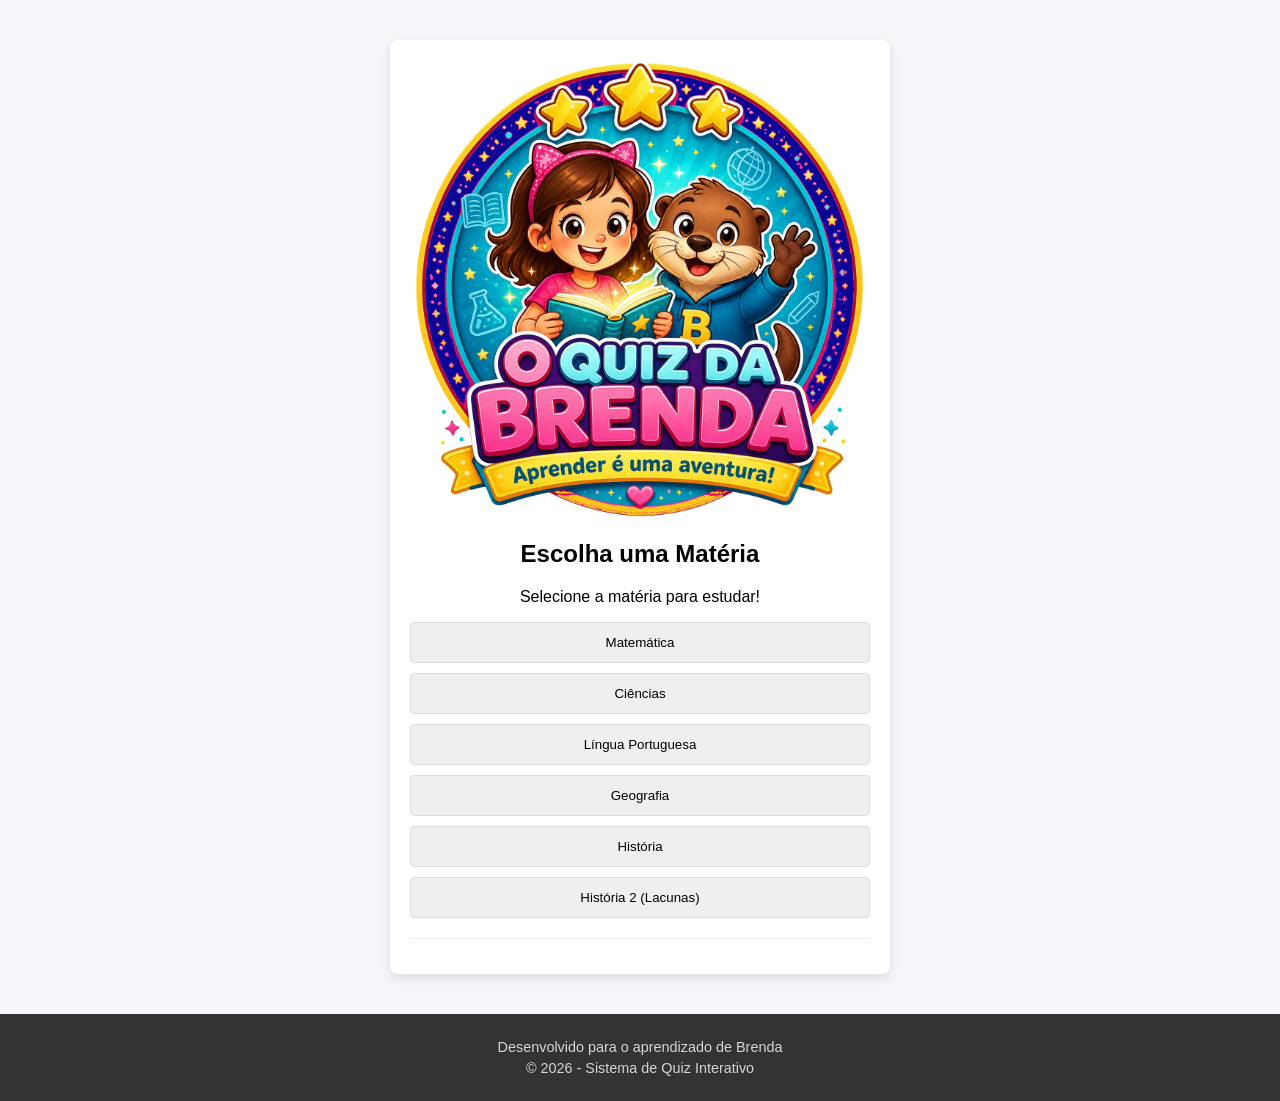
==== index.html @ 10a5735b "feat: adiciona unidades de ciencias, atividades de associacao de usinas e correcoes na navegacao do " ====
<!doctype html>
<html lang="pt-br">
  <head>
    <meta charset="UTF-8" />
    <meta name="viewport" content="width=device-width, initial-scale=1.0" />
    <title>Quiz Educativo - Brenda</title>
    <link rel="stylesheet" href="css/style.css" />
    <script src="https://cdn.jsdelivr.net/npm/canvas-confetti@1.6.0/dist/confetti.browser.min.js"></script>
  </head>
  <body>
    <div id="quiz-container">
      <section id="home-screen">
        <header class="menu-header">
          <img src="./images/logoQuiz.png" alt="Logo Quiz" id="logo-main" />
        </header>

        <h1 id="menu-title">Escolha uma Matéria</h1>
        <p id="menu-subtitle">Selecione a área para estudar!</p>

        <div id="dynamic-menu" class="category-list"></div>

        <div
          id="menu-back-container"
          style="
            margin-top: 20px;
            padding-top: 15px;
            border-top: 1px solid #eee;
          "
        >
          <button
            id="back-menu-btn"
            class="hidden"
            onclick="goBackMenu()"
            style="background-color: #6c757d; color: white"
          >
            ← Voltar
          </button>
        </div>
      </section>

      <section id="quiz-screen" class="hidden">
        <div class="quiz-header">
          <div id="question-counter"></div>
        </div>

        <h2 id="question-text">Carregando pergunta...</h2>

        <div id="options-container"></div>

        <p id="feedback"></p>

        <div id="next-container" class="hidden">
          <button id="next-btn" onclick="goToNextQuestion()">Avançar →</button>
        </div>

        <div class="quiz-footer">
          <button
            id="back-to-topics-btn"
            class="btn-secondary"
            onclick="confirmBackToMenu()"
          >
            ← Voltar aos Tópicos
          </button>
          <button id="exit-quiz-btn" class="btn-danger" onclick="confirmExit()">
            Sair e Ver Resultado
          </button>
        </div>
      </section>

      <section id="reading-screen" class="hidden">
        <div id="reading-container" style="width: 100%; text-align: center">
          <img
            id="reading-image"
            src=""
            alt="Página de Leitura"
            style="
              width: 100%;
              border-radius: 8px;
              box-shadow: 0 4px 10px rgba(0, 0, 0, 0.2);
            "
          />
        </div>

        <div
          class="reading-controls"
          style="
            margin-top: 20px;
            display: flex;
            justify-content: space-between;
            gap: 10px;
          "
        >
          <button id="prev-page" onclick="changePage(-1)" style="flex: 1">
            Anterior
          </button>
          <button id="next-page" onclick="changePage(1)" style="flex: 1">
            Próximo
          </button>
        </div>

        <button
          onclick="location.reload()"
          style="margin-top: 20px; background-color: #dc3545; color: white"
        >
          Sair da Leitura
        </button>
      </section>

      <section id="result-screen" class="hidden">
        <h2>Resultado Final</h2>
        <h3 id="result-subtopic" class="result-subtitle"></h3>
        <p id="score-text"></p>
        <div id="star-rating"></div>
        <button class="btn-restart" onclick="location.reload()">
          Reiniciar Tudo
        </button>
      </section>
    </div>

    <footer>
      <div class="footer-content">
        <p>Desenvolvido para o aprendizado de Brenda</p>
        <p>© 2026 - Sistema de Quiz Interativo</p>
      </div>
    </footer>

    <script src="js/script.js"></script>
  </body>
</html>
---- css/style.css ----
body {
  font-family: sans-serif;
  margin: 0;
  padding: 0; 
  display: flex;
  flex-direction: column;
  /* Centraliza horizontalmente */
  align-items: center; 
  /* Centraliza verticalmente se o conteúdo for menor que a tela */
  justify-content: flex-start; 
  min-height: 100vh;
  background: #f4f4f9;
}

#quiz-container {
  background: white;
  padding: 20px;
  border-radius: 8px;
  box-shadow: 0 4px 10px rgba(0, 0, 0, 0.1);
  width: 90%; /* Ocupa 90% da largura em telas pequenas */
  max-width: 500px; /* Não ultrapassa 500px em telas grandes */
  text-align: center;
  box-sizing: border-box;
  margin: 40px auto; /* Margem automática nas laterais centraliza o bloco */
  flex: 1 0 auto;
}

#quiz-container img {
  max-width: 100%;
  height: auto;
  display: block;
  margin: 0 auto 20px auto; /* Centraliza e dá margem apenas embaixo */
}

.quiz-header {
  display: flex;
  justify-content: space-between;
  align-items: center;
  margin-bottom: 20px;
  border-bottom: 1px solid #eee;
  padding-bottom: 10px;
}

#exit-btn {
  background: #ff4d4d;
  color: white;
  border: none;
  padding: 5px 12px;
  font-size: 0.8rem;
  width: auto; /* Para não ocupar a largura toda como os outros botões */
  margin: 0;
}

#exit-btn:hover {
  background: #cc0000;
}

#question-counter {
  font-size: 0.9rem;
  font-weight: bold;
  color: #666;
}

.result-subtitle {
  font-size: 1.15rem;
  color: #1976d2;
  font-weight: 700;
  margin-top: -6px;
  margin-bottom: 12px;
  text-align: center;
}

#question-text {
    font-size: 1.1rem;
    line-height: 1.5; /* Dá mais espaço entre as linhas do texto */
    text-align: left; /* Textos de interpretação ficam melhores alinhados à esquerda */
    padding: 10px;
    background-color: #f9f9f9;
    border-left: 4px solid #007bff; /* Dá um destaque de "caixa de texto" */
    margin-bottom: 20px;
}

.hidden {
  display: none;
}
button {
  display: block;
  width: 100%;
  margin: 10px 0;
  padding: 10px;
  cursor: pointer;
  border: 1px solid #ddd;
  border-radius: 4px;
  transition: 0.3s;
}
button:hover {
  background: #e2e2e2;
}
#star-rating {
  font-size: 2rem;
  color: #f1c40f;
  margin: 15px 0;
}

#next-btn {
  width: 100%;
  padding: 15px;
  font-size: 1.2rem;
  font-weight: bold;
  border-radius: 8px;
  cursor: pointer;
  box-shadow: 0 4px 6px rgba(0, 0, 0, 0.1);
  transition: transform 0.1s;
}

#next-btn:active {
  transform: scale(0.98);
}

/* Garante que o feedback tenha um respiro visual */
#feedback {
  font-weight: bold;
  margin: 15px 0;
  font-size: 1.1rem;
}

/* --- Imagens Responsivas --- */
#quiz-image {
  width: 100%;
  height: auto; /* Mantém a proporção da foto do livro */
  object-fit: contain;
  margin-bottom: 15px;
}

footer {
  background-color: #333;
  color: white;
  padding: 20px 10px;
  text-align: center;
  font-size: 0.9rem;
  flex-shrink: 0;
  width: 100%;
}

.footer-content p {
  margin: 5px 0; /* Espaçamento pequeno entre os parágrafos */
  opacity: 0.8; /* Texto ligeiramente transparente para ficar mais discreto */
  text-align: center;
}

/* Garante posicionamento relativo no botão */
.menu-card-btn {
  position: relative;
  display: flex;
  align-items: center;
  justify-content: center;
  width: 100%;
  padding: 12px 16px;
}

/* Selo NOVO azul claro com texto em negrito */
.badge-novo {
  position: absolute;
  right: 18px;
  background-color: #9cc2e5;
  color: #0b1d3a;
  font-size: 0.72rem;
  font-weight: 900;
  letter-spacing: 0.8px;
  padding: 3px 12px;
  border-radius: 4px;
  box-shadow: 0 1px 3px rgba(0, 0, 0, 0.12);
}

/* Container que mantém a imagem e os alvos perfeitamente alinhados */
.rotular-container {
  position: relative;
  width: 100%;
  max-width: 640px;
  margin: 0 auto;
  user-select: none;
}

.rotular-img {
  width: 100%;
  height: auto;
  display: block;
  border-radius: 8px;
}

/* Alvo invisível/translúcido sobre a caixa cinza */
.rotular-target {
  position: absolute;
  border: 2px dashed rgba(25, 118, 210, 0.5);
  border-radius: 6px;
  background-color: rgba(255, 255, 255, 0.15);
  cursor: pointer;
  display: flex;
  align-items: center;
  justify-content: center;
  text-align: center;
  padding: 2px 4px;
  font-size: 0.7rem;
  font-weight: bold;
  line-height: 1.1;
  box-sizing: border-box;
  transition: all 0.2s ease;
}

/* Quando um card foi posicionado */
.rotular-target.filled {
  background-color: #e3f2fd;
  border: 1.5px solid #1976d2;
  color: #0d47a1;
  box-shadow: 0 2px 4px rgba(0, 0, 0, 0.15);
}

/* Feedback de acerto e erro */
.rotular-target.correct {
  background-color: #c8e6c9 !important;
  border-color: #2e7d32 !important;
  color: #1b5e20 !important;
}

.rotular-target.wrong {
  background-color: #ffcdd2 !important;
  border-color: #c62828 !important;
  color: #b71c1c !important;
}

/* Banco de etiquetas abaixo da imagem */
.rotular-bank {
  display: flex;
  flex-wrap: wrap;
  gap: 8px;
  justify-content: center;
  margin-top: 15px;
  width: 100%;
}

.rotular-btn {
  background-color: #9cc2e5;
  color: #0b1d3a;
  border: none;
  border-radius: 6px;
  padding: 8px 12px;
  font-size: 0.82rem;
  font-weight: bold;
  cursor: pointer;
  transition: all 0.15s ease;
}

.rotular-btn:hover {
  filter: brightness(0.95);
}

.rotular-btn.selected {
  background-color: #1565c0;
  color: #ffffff;
  transform: scale(1.05);
  box-shadow: 0 3px 8px rgba(0, 0, 0, 0.25);
}

.rotular-btn.used {
  opacity: 0.3;
  pointer-events: none;
}

/* Layout da Atividade de Associação de Colunas */
.colunas-wrapper {
  display: flex;
  flex-direction: column;
  gap: 16px;
  width: 100%;
  max-width: 650px;
  margin: 10px auto;
  user-select: none;
}

.colunas-title {
  font-size: 1.1rem;
  font-weight: bold;
  text-align: center;
  color: #1e293b;
  margin-bottom: 8px;
}

.colunas-grid {
  display: flex;
  flex-direction: column;
  gap: 12px;
}

.coluna-linha {
  display: flex;
  align-items: center;
  gap: 12px;
}

.coluna-imagem {
  width: 65px;
  height: 65px;
  border-radius: 50%;
  object-fit: cover;
  flex-shrink: 0;
  border: 2px solid #cbd5e1;
  box-shadow: 0 2px 4px rgba(0, 0, 0, 0.08);
}

.coluna-alvo {
  flex: 1;
  min-height: 65px;
  background-color: #ffccbc; /* tom laranja suave do mockup */
  border: 2px dashed #ff8a65;
  border-radius: 12px;
  display: flex;
  align-items: center;
  justify-content: center;
  padding: 8px 12px;
  text-align: center;
  font-size: 0.85rem;
  font-weight: bold;
  color: #3e2723;
  cursor: pointer;
  transition: all 0.2s ease;
}

.coluna-alvo.filled {
  background-color: #e3f2fd;
  border: 2px solid #1976d2;
  color: #0d47a1;
}

.coluna-alvo.correct {
  background-color: #c8e6c9 !important;
  border: 2px solid #2e7d32 !important;
  color: #1b5e20 !important;
}

.coluna-alvo.wrong {
  background-color: #ffcdd2 !important;
  border: 2px solid #c62828 !important;
  color: #b71c1c !important;
}

/* Banco de etiquetas azuis abaixo das colunas */
.colunas-bank {
  display: flex;
  flex-direction: column;
  gap: 8px;
  margin-top: 10px;
}

.coluna-btn {
  background-color: #90caf9;
  color: #0d47a1;
  border: none;
  border-radius: 10px;
  padding: 10px 14px;
  font-size: 0.88rem;
  font-weight: bold;
  cursor: pointer;
  text-align: left;
  line-height: 1.25;
  box-shadow: 0 2px 4px rgba(0, 0, 0, 0.06);
  transition: all 0.15s ease;
}

.coluna-btn:hover {
  filter: brightness(0.96);
}

.coluna-btn.selected {
  background-color: #1565c0;
  color: #ffffff;
  transform: scale(1.02);
  box-shadow: 0 4px 8px rgba(0, 0, 0, 0.2);
}

.coluna-btn.used {
  opacity: 0.25;
  pointer-events: none;
}


/* --- Media Query para Smartphones --- */
@media (max-width: 480px) {
  h1 {
    font-size: 1.5rem;
  }
  h2 {
    font-size: 1.2rem;
  }

  button {
    padding: 15px 10px; /* Botões maiores para facilitar o toque (touch) */
    font-size: 1rem;
  }

  #quiz-container {
    padding: 15px;
    border-radius: 0; /* Opcional: remove bordas arredondadas no celular */
    box-shadow: none; /* Deixa o visual mais limpo em telas pequenas */
    margin: 10px auto;
  }

  footer {
    padding: 15px 5px;
    font-size: 0.8rem; /* Fonte menor ainda em celulares */
  }

  #exit-btn {
    width: 100%; /* No celular o botão sair pode ser mais largo para clicar melhor */
    padding: 12px;
  }

  #quiz-screen img {
    /* Adiciona um pequeno "recuo negativo" para a imagem tocar quase as bordas */
    margin-left: -10px;
    margin-right: -10px;
    width: calc(100% + 20px);
    max-width: calc(100% + 20px);
    border-radius: 0; /* Opcional: remove bordas arredondadas no celular */
  }
}
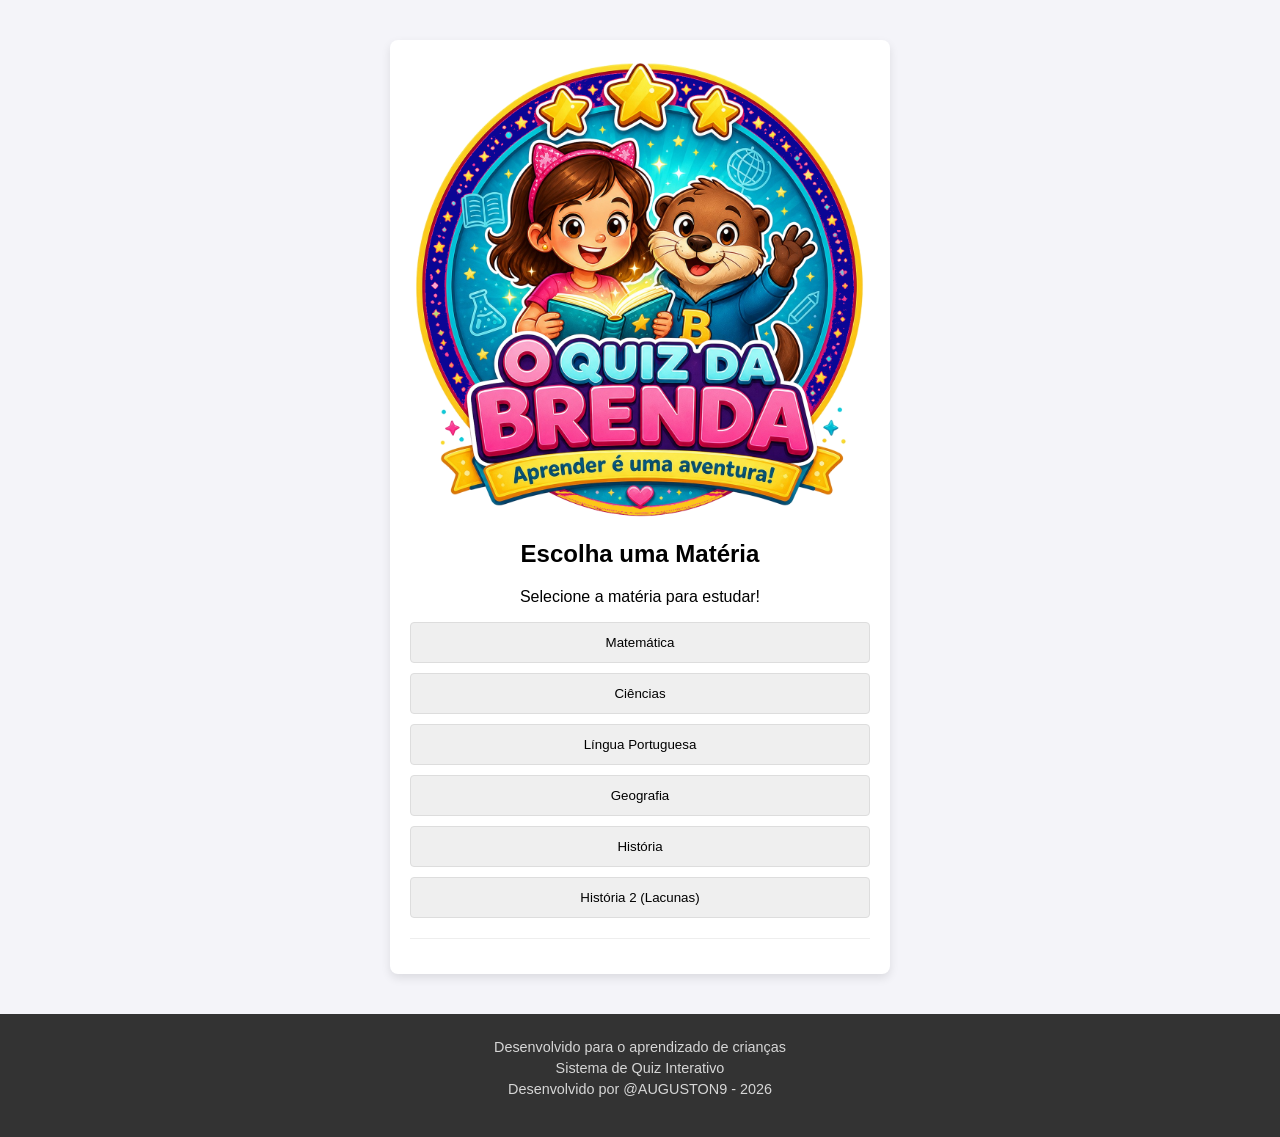
==== commit ae172e19: "feat: limita a 3 pulos com auto-hide, corrige responsividade mobile das usinas e ajusta rodape" ====
--- a/index.html
+++ b/index.html
@@ -6,6 +6,7 @@
     <title>Quiz Educativo - Brenda</title>
     <link rel="stylesheet" href="css/style.css" />
     <script src="https://cdn.jsdelivr.net/npm/canvas-confetti@1.6.0/dist/confetti.browser.min.js"></script>
+    <script src="https://cdn.jsdelivr.net/npm/sweetalert2@11"></script>
   </head>
   <body>
     <div id="quiz-container">
@@ -52,6 +53,8 @@
         <div id="next-container" class="hidden">
           <button id="next-btn" onclick="goToNextQuestion()">Avançar →</button>
         </div>
+
+        <button id="skip-btn" class="skip-btn" onclick="skipQuestion()">Pular Pergunta ↷</button>
 
         <div class="quiz-footer">
           <button
@@ -117,10 +120,11 @@
       </section>
     </div>
 
-    <footer>
+    <footer class="mb-2">
       <div class="footer-content">
-        <p>Desenvolvido para o aprendizado de Brenda</p>
-        <p>© 2026 - Sistema de Quiz Interativo</p>
+        <p>Desenvolvido para o aprendizado de crianças</p>
+        <p>Sistema de Quiz Interativo</p>
+        <p>Desenvolvido por @AUGUSTON9 - 2026</p>
       </div>
     </footer>
 
--- a/css/style.css
+++ b/css/style.css
@@ -29,7 +29,7 @@
   max-width: 100%;
   height: auto;
   display: block;
-  margin: 0 auto 20px auto; /* Centraliza e dá margem apenas embaixo */
+  margin: 0 auto 20px auto;
 }
 
 .quiz-header {
@@ -47,7 +47,7 @@
   border: none;
   padding: 5px 12px;
   font-size: 0.8rem;
-  width: auto; /* Para não ocupar a largura toda como os outros botões */
+  width: auto;
   margin: 0;
 }
 
@@ -71,18 +71,39 @@
 }
 
 #question-text {
-    font-size: 1.1rem;
-    line-height: 1.5; /* Dá mais espaço entre as linhas do texto */
-    text-align: left; /* Textos de interpretação ficam melhores alinhados à esquerda */
-    padding: 10px;
-    background-color: #f9f9f9;
-    border-left: 4px solid #007bff; /* Dá um destaque de "caixa de texto" */
-    margin-bottom: 20px;
+  font-size: 1.1rem;
+  line-height: 1.5;
+  text-align: left;
+  padding: 10px;
+  background-color: #f9f9f9;
+  border-left: 4px solid #007bff;
+  margin-bottom: 20px;
+}
+
+.skip-btn {
+  display: block;
+  margin: 14px auto 0 auto;
+  background: transparent;
+  border: 1.5px solid #94a3b8;
+  color: #64748b;
+  padding: 8px 16px;
+  font-size: 0.85rem;
+  font-weight: 600;
+  border-radius: 8px;
+  cursor: pointer;
+  transition: all 0.2s ease;
+}
+
+.skip-btn:hover {
+  background-color: #f1f5f9;
+  border-color: #64748b;
+  color: #334155;
 }
 
 .hidden {
   display: none;
 }
+
 button {
   display: block;
   width: 100%;
@@ -93,9 +114,11 @@
   border-radius: 4px;
   transition: 0.3s;
 }
+
 button:hover {
   background: #e2e2e2;
 }
+
 #star-rating {
   font-size: 2rem;
   color: #f1c40f;
@@ -124,10 +147,10 @@
   font-size: 1.1rem;
 }
 
-/* --- Imagens Responsivas --- */
+/* --- Imagens Responsivas do Quiz Padrão --- */
 #quiz-image {
   width: 100%;
-  height: auto; /* Mantém a proporção da foto do livro */
+  height: auto;
   object-fit: contain;
   margin-bottom: 15px;
 }
@@ -135,7 +158,7 @@
 footer {
   background-color: #333;
   color: white;
-  padding: 20px 10px;
+  padding: 20px 10px 35px 10px;
   text-align: center;
   font-size: 0.9rem;
   flex-shrink: 0;
@@ -143,8 +166,8 @@
 }
 
 .footer-content p {
-  margin: 5px 0; /* Espaçamento pequeno entre os parágrafos */
-  opacity: 0.8; /* Texto ligeiramente transparente para ficar mais discreto */
+  margin: 5px 0;
+  opacity: 0.8;
   text-align: center;
 }
 
@@ -266,62 +289,76 @@
   pointer-events: none;
 }
 
-/* Layout da Atividade de Associação de Colunas */
+/* ========================================================
+   LAYOUT DA ATIVIDADE DE ASSOCIAÇÃO DE COLUNAS (MOBILE READY)
+   ======================================================== */
 .colunas-wrapper {
-  display: flex;
-  flex-direction: column;
-  gap: 16px;
-  width: 100%;
-  max-width: 650px;
-  margin: 10px auto;
-  user-select: none;
-}
-
-.colunas-title {
-  font-size: 1.1rem;
-  font-weight: bold;
-  text-align: center;
-  color: #1e293b;
-  margin-bottom: 8px;
-}
-
-.colunas-grid {
   display: flex;
   flex-direction: column;
   gap: 12px;
+  width: 100%;
+  max-width: 500px;
+  margin: 0 auto;
+  box-sizing: border-box;
+  user-select: none;
+}
+
+.colunas-title {
+  font-size: 1.05rem;
+  font-weight: 700;
+  text-align: center;
+  color: #1e293b;
+  margin-bottom: 2px;
+}
+
+.colunas-grid {
+  display: flex;
+  flex-direction: column;
+  gap: 10px;
+  width: 100%;
 }
 
 .coluna-linha {
   display: flex;
   align-items: center;
-  gap: 12px;
-}
-
+  gap: 10px;
+  width: 100%;
+  box-sizing: border-box;
+}
+
+/* Trava a imagem circular em tamanho fixo sem distorcer nem estourar no mobile */
 .coluna-imagem {
-  width: 65px;
-  height: 65px;
-  border-radius: 50%;
-  object-fit: cover;
-  flex-shrink: 0;
-  border: 2px solid #cbd5e1;
-  box-shadow: 0 2px 4px rgba(0, 0, 0, 0.08);
-}
-
+  width: 58px !important;
+  height: 58px !important;
+  min-width: 58px !important;
+  max-width: 58px !important;
+  border-radius: 50% !important;
+  object-fit: cover !important;
+  flex-shrink: 0 !important;
+  border: 2px solid #cbd5e1 !important;
+  box-shadow: 0 2px 4px rgba(0, 0, 0, 0.08) !important;
+  display: block !important;
+  margin: 0 !important;
+}
+
+/* Caixa receptora laranja/bege ao lado da usina */
 .coluna-alvo {
   flex: 1;
-  min-height: 65px;
-  background-color: #ffccbc; /* tom laranja suave do mockup */
-  border: 2px dashed #ff8a65;
-  border-radius: 12px;
+  min-height: 58px;
+  background-color: #ffe0b2;
+  border: 2px dashed #fb8c00;
+  border-radius: 10px;
   display: flex;
   align-items: center;
   justify-content: center;
-  padding: 8px 12px;
-  text-align: center;
-  font-size: 0.85rem;
-  font-weight: bold;
-  color: #3e2723;
-  cursor: pointer;
+  padding: 6px 10px;
+  text-align: center;
+  font-size: 0.78rem;
+  line-height: 1.25;
+  font-weight: 600;
+  color: #5d4037;
+  cursor: pointer;
+  box-sizing: border-box;
   transition: all 0.2s ease;
 }
 
@@ -343,26 +380,30 @@
   color: #b71c1c !important;
 }
 
-/* Banco de etiquetas azuis abaixo das colunas */
+/* Banco de botões azuis de texto */
 .colunas-bank {
   display: flex;
   flex-direction: column;
   gap: 8px;
-  margin-top: 10px;
+  width: 100%;
+  margin-top: 6px;
+  box-sizing: border-box;
 }
 
 .coluna-btn {
-  background-color: #90caf9;
+  background-color: #bbdefb;
   color: #0d47a1;
-  border: none;
+  border: 1.5px solid #64b5f6;
   border-radius: 10px;
-  padding: 10px 14px;
-  font-size: 0.88rem;
-  font-weight: bold;
-  cursor: pointer;
+  padding: 10px 12px;
+  font-size: 0.8rem;
+  font-weight: 600;
   text-align: left;
-  line-height: 1.25;
-  box-shadow: 0 2px 4px rgba(0, 0, 0, 0.06);
+  line-height: 1.3;
+  cursor: pointer;
+  box-sizing: border-box;
+  margin: 0;
+  box-shadow: 0 2px 3px rgba(0, 0, 0, 0.05);
   transition: all 0.15s ease;
 }
 
@@ -372,16 +413,16 @@
 
 .coluna-btn.selected {
   background-color: #1565c0;
+  border-color: #0d47a1;
   color: #ffffff;
-  transform: scale(1.02);
-  box-shadow: 0 4px 8px rgba(0, 0, 0, 0.2);
+  transform: scale(1.01);
+  box-shadow: 0 3px 6px rgba(0, 0, 0, 0.2);
 }
 
 .coluna-btn.used {
   opacity: 0.25;
   pointer-events: none;
 }
-
 
 /* --- Media Query para Smartphones --- */
 @media (max-width: 480px) {
@@ -393,33 +434,33 @@
   }
 
   button {
-    padding: 15px 10px; /* Botões maiores para facilitar o toque (touch) */
+    padding: 15px 10px;
     font-size: 1rem;
   }
 
   #quiz-container {
     padding: 15px;
-    border-radius: 0; /* Opcional: remove bordas arredondadas no celular */
-    box-shadow: none; /* Deixa o visual mais limpo em telas pequenas */
+    border-radius: 0;
+    box-shadow: none;
     margin: 10px auto;
   }
 
   footer {
-    padding: 15px 5px;
-    font-size: 0.8rem; /* Fonte menor ainda em celulares */
+    padding: 15px 5px 30px 5px; 
+    font-size: 0.8rem;
   }
 
   #exit-btn {
-    width: 100%; /* No celular o botão sair pode ser mais largo para clicar melhor */
+    width: 100%;
     padding: 12px;
   }
 
-  #quiz-screen img {
-    /* Adiciona um pequeno "recuo negativo" para a imagem tocar quase as bordas */
+  /* Aplica alargamento de ponta a ponta APENAS à imagem ilustrativa principal */
+  #quiz-image {
     margin-left: -10px;
     margin-right: -10px;
-    width: calc(100% + 20px);
-    max-width: calc(100% + 20px);
-    border-radius: 0; /* Opcional: remove bordas arredondadas no celular */
-  }
-}
+    width: calc(100% + 20px) !important;
+    max-width: calc(100% + 20px) !important;
+    border-radius: 0;
+  }
+}
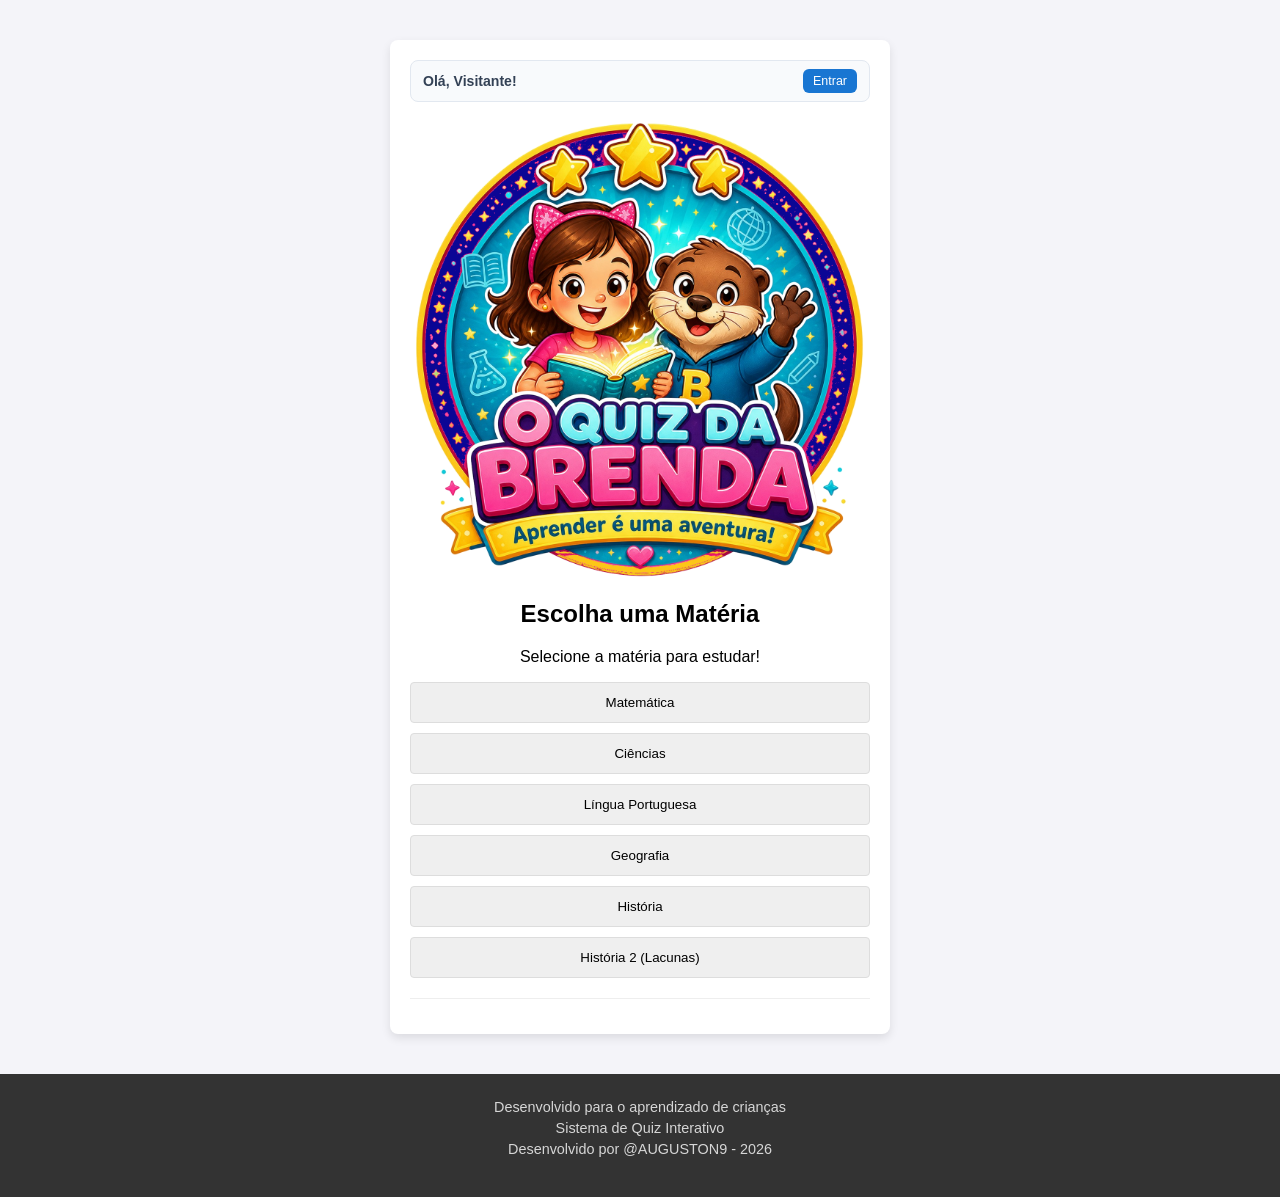
==== commit dcae1c5f: "feat: adiciona autenticacao com Supabase, troca de senha e questoes de circuito eletrico" ====
--- a/index.html
+++ b/index.html
@@ -7,9 +7,22 @@
     <link rel="stylesheet" href="css/style.css" />
     <script src="https://cdn.jsdelivr.net/npm/canvas-confetti@1.6.0/dist/confetti.browser.min.js"></script>
     <script src="https://cdn.jsdelivr.net/npm/sweetalert2@11"></script>
+    <script src="https://cdn.jsdelivr.net/npm/@supabase/supabase-js@2"></script>
   </head>
   <body>
     <div id="quiz-container">
+      <!-- Barra Superior de Acesso do Aluno -->
+      <div id="user-bar" class="user-bar">
+        <span id="user-status-text">Olá, Visitante!</span>
+        <div class="user-actions">
+          <button id="btn-open-login" class="btn-user-action" onclick="openLoginScreen()">Entrar</button>
+          <button id="btn-user-report" class="btn-user-action hidden" onclick="openReportScreen()">Meu Desempenho</button>
+          <button id="btn-change-password" class="btn-user-action btn-neutral hidden" onclick="promptChangePassword()">Alterar Senha</button>
+          <button id="btn-user-logout" class="btn-user-action btn-danger-soft hidden" onclick="logoutUser()">Sair</button>
+        </div>
+      </div>
+
+      <!-- TELA INICIAL (MENU) -->
       <section id="home-screen">
         <header class="menu-header">
           <img src="./images/logoQuiz.png" alt="Logo Quiz" id="logo-main" />
@@ -39,6 +52,64 @@
         </div>
       </section>
 
+      <!-- TELA DE LOGIN -->
+      <section id="login-screen" class="hidden">
+        <h2>Entrar no Quiz</h2>
+        <p class="form-desc">Digite seus dados para salvar seu progresso e ver seus relatórios.</p>
+
+        <div class="form-group">
+          <label for="login-whatsapp">Número de WhatsApp</label>
+          <input type="tel" id="login-whatsapp" placeholder="(51) 99999-9999" maxlength="15" />
+        </div>
+
+        <div class="form-group">
+          <label for="login-password">Senha de Acesso</label>
+          <input type="password" id="login-password" placeholder="Digite sua senha" />
+        </div>
+
+        <button class="btn-primary" onclick="handleLogin()">Acessar Conta</button>
+        <button class="btn-link" onclick="openRegisterScreen()">Não tem conta? Cadastre-se aqui</button>
+        <button class="btn-secondary" onclick="closeAuthScreens()">← Voltar ao Início</button>
+      </section>
+
+      <!-- TELA DE CADASTRO -->
+      <section id="register-screen" class="hidden">
+        <h2>Cadastro de Aluno</h2>
+        <p class="form-desc">Preencha os campos abaixo. Sua senha inicial será enviada pelo WhatsApp!</p>
+
+        <div class="form-group">
+          <label for="reg-name">Nome Completo</label>
+          <input type="text" id="reg-name" placeholder="Ex: Brenda Lopez" />
+        </div>
+
+        <div class="form-group">
+          <label for="reg-dob">Data de Nascimento</label>
+          <input type="date" id="reg-dob" />
+        </div>
+
+        <div class="form-group">
+          <label for="reg-whatsapp">Número de WhatsApp</label>
+          <input type="tel" id="reg-whatsapp" placeholder="(51) 99999-9999" maxlength="15" />
+        </div>
+
+        <div class="form-group-checkbox">
+          <label>
+            <input type="checkbox" id="reg-is-guardian" onchange="toggleGuardianField()" />
+            Este WhatsApp é de um responsável
+          </label>
+        </div>
+
+        <div id="guardian-name-wrapper" class="form-group hidden">
+          <label for="reg-guardian-name">Nome do Responsável</label>
+          <input type="text" id="reg-guardian-name" placeholder="Nome do pai ou mãe" />
+        </div>
+
+        <button class="btn-primary" onclick="handleRegister()">Concluir Cadastro</button>
+        <button class="btn-link" onclick="openLoginScreen()">Já possui conta? Faça login</button>
+        <button class="btn-secondary" onclick="closeAuthScreens()">← Voltar ao Início</button>
+      </section>
+
+      <!-- TELA DO QUIZ -->
       <section id="quiz-screen" class="hidden">
         <div class="quiz-header">
           <div id="question-counter"></div>
@@ -70,6 +141,7 @@
         </div>
       </section>
 
+      <!-- TELA DE LEITURA -->
       <section id="reading-screen" class="hidden">
         <div id="reading-container" style="width: 100%; text-align: center">
           <img
@@ -109,6 +181,7 @@
         </button>
       </section>
 
+      <!-- TELA DE RESULTADO -->
       <section id="result-screen" class="hidden">
         <h2>Resultado Final</h2>
         <h3 id="result-subtopic" class="result-subtitle"></h3>
@@ -129,5 +202,7 @@
     </footer>
 
     <script src="js/script.js"></script>
+    <script src="js/supabase-client.js"></script>
+    <script src="js/auth.js"></script>
   </body>
-</html>
+</html>
--- a/css/style.css
+++ b/css/style.css
@@ -71,10 +71,12 @@
 }
 
 #question-text {
-  font-size: 1.1rem;
+  font-size: 1.05rem;
+  font-weight: 500;
+  white-space: pre-line;
   line-height: 1.5;
   text-align: left;
-  padding: 10px;
+  padding: 12px;
   background-color: #f9f9f9;
   border-left: 4px solid #007bff;
   margin-bottom: 20px;
@@ -195,9 +197,13 @@
   box-shadow: 0 1px 3px rgba(0, 0, 0, 0.12);
 }
 
-/* Container que mantém a imagem e os alvos perfeitamente alinhados */
-.rotular-container {
+/* ========================================================
+   ATIVIDADES DE ROTULAR IMAGEM (ALVOS SOBRE IMAGEM)
+   ======================================================== */
+.rotular-container,
+.rotular-imagem-container {
   position: relative;
+  display: inline-block;
   width: 100%;
   max-width: 640px;
   margin: 0 auto;
@@ -211,41 +217,49 @@
   border-radius: 8px;
 }
 
-/* Alvo invisível/translúcido sobre a caixa cinza */
-.rotular-target {
+/* Área do alvo vazia */
+.rotular-target,
+.alvo-rotulo,
+.label-target-box {
   position: absolute;
-  border: 2px dashed rgba(25, 118, 210, 0.5);
-  border-radius: 6px;
-  background-color: rgba(255, 255, 255, 0.15);
-  cursor: pointer;
-  display: flex;
-  align-items: center;
-  justify-content: center;
-  text-align: center;
-  padding: 2px 4px;
-  font-size: 0.7rem;
-  font-weight: bold;
-  line-height: 1.1;
-  box-sizing: border-box;
-  transition: all 0.2s ease;
-}
-
-/* Quando um card foi posicionado */
-.rotular-target.filled {
-  background-color: #e3f2fd;
-  border: 1.5px solid #1976d2;
-  color: #0d47a1;
-  box-shadow: 0 2px 4px rgba(0, 0, 0, 0.15);
+  border-radius: 12px !important;
+  border: 2px dashed rgba(2, 132, 199, 0.6) !important;
+  background-color: rgba(255, 255, 255, 0.35) !important;
+  cursor: pointer;
+  display: flex !important;
+  align-items: center !important;
+  justify-content: center !important;
+  text-align: center !important;
+  padding: 3px 4px !important;
+  font-size: 0.65rem !important;
+  font-weight: 600 !important;
+  line-height: 1.15 !important;
+  word-break: break-word !important;
+  box-sizing: border-box !important;
+  transition: all 0.2s ease !important;
+}
+
+/* Quando preenchido com resposta */
+.rotular-target.filled,
+.alvo-rotulo.correto,
+.alvo-rotulo.filled,
+.label-target-box.filled {
+  background-color: #f0f9ff !important;
+  border: 2px solid #0284c7 !important;
+  color: #0369a1 !important;
+  box-shadow: 0 2px 5px rgba(2, 132, 199, 0.2) !important;
 }
 
 /* Feedback de acerto e erro */
-.rotular-target.correct {
+.rotular-target.correct,
+.alvo-rotulo.correct {
   background-color: #c8e6c9 !important;
   border-color: #2e7d32 !important;
   color: #1b5e20 !important;
 }
 
-.rotular-target.wrong {
+.rotular-target.wrong,
+.alvo-rotulo.wrong {
   background-color: #ffcdd2 !important;
   border-color: #c62828 !important;
   color: #b71c1c !important;
@@ -290,7 +304,7 @@
 }
 
 /* ========================================================
-   LAYOUT DA ATIVIDADE DE ASSOCIAÇÃO DE COLUNAS (MOBILE READY)
+   LAYOUT DA ATIVIDADE DE ASSOCIAÇÃO DE COLUNAS
    ======================================================== */
 .colunas-wrapper {
   display: flex;
@@ -326,7 +340,6 @@
   box-sizing: border-box;
 }
 
-/* Trava a imagem circular em tamanho fixo sem distorcer nem estourar no mobile */
 .coluna-imagem {
   width: 58px !important;
   height: 58px !important;
@@ -341,7 +354,6 @@
   margin: 0 !important;
 }
 
-/* Caixa receptora laranja/bege ao lado da usina */
 .coluna-alvo {
   flex: 1;
   min-height: 58px;
@@ -380,7 +392,6 @@
   color: #b71c1c !important;
 }
 
-/* Banco de botões azuis de texto */
 .colunas-bank {
   display: flex;
   flex-direction: column;
@@ -424,6 +435,144 @@
   pointer-events: none;
 }
 
+/* ========================================================
+   BARRA DE USUÁRIO & TELAS DE AUTENTICAÇÃO
+   ======================================================== */
+.user-bar {
+  display: flex;
+  justify-content: space-between;
+  align-items: center;
+  background-color: #f8fafc;
+  border: 1px solid #e2e8f0;
+  border-radius: 8px;
+  padding: 8px 12px;
+  margin-bottom: 18px;
+  font-size: 0.88rem;
+  color: #334155;
+  font-weight: 600;
+}
+
+.user-actions {
+  display: flex;
+  gap: 6px;
+}
+
+.btn-user-action {
+  width: auto;
+  margin: 0;
+  padding: 5px 10px;
+  font-size: 0.78rem;
+  border-radius: 6px;
+  background-color: #1976d2;
+  color: #ffffff;
+  border: none;
+}
+
+.btn-user-action.btn-neutral {
+  background-color: #e2e8f0;
+  color: #334155;
+}
+
+.btn-user-action.btn-neutral:hover {
+  background-color: #cbd5e1;
+}
+
+.btn-user-action.btn-danger-soft {
+  background-color: #fee2e2;
+  color: #b91c1c;
+}
+
+.form-desc {
+  font-size: 0.85rem;
+  color: #64748b;
+  margin-top: -6px;
+  margin-bottom: 16px;
+  line-height: 1.4;
+}
+
+.form-group {
+  display: flex;
+  flex-direction: column;
+  text-align: left;
+  gap: 6px;
+  margin-bottom: 14px;
+}
+
+.form-group label {
+  font-size: 0.82rem;
+  font-weight: bold;
+  color: #475569;
+}
+
+.form-group input {
+  padding: 10px 12px;
+  font-size: 0.95rem;
+  border: 1.5px solid #cbd5e1;
+  border-radius: 8px;
+  box-sizing: border-box;
+  outline: none;
+  transition: border-color 0.2s;
+}
+
+.form-group input:focus {
+  border-color: #1976d2;
+}
+
+.form-group-checkbox {
+  text-align: left;
+  margin-bottom: 14px;
+}
+
+.form-group-checkbox label {
+  display: flex;
+  align-items: center;
+  gap: 8px;
+  font-size: 0.85rem;
+  font-weight: 600;
+  color: #475569;
+  cursor: pointer;
+}
+
+.form-group-checkbox input[type="checkbox"] {
+  width: 18px;
+  height: 18px;
+  cursor: pointer;
+}
+
+/* Botões utilitários */
+.btn-primary {
+  background-color: #1976d2;
+  color: white;
+  border: none;
+  font-weight: bold;
+}
+
+.btn-primary:hover {
+  background-color: #1565c0;
+}
+
+.btn-secondary {
+  background-color: #f1f5f9;
+  color: #475569;
+  border: 1px solid #cbd5e1;
+}
+
+.btn-link {
+  background: transparent;
+  border: none;
+  color: #1976d2;
+  font-size: 0.84rem;
+  font-weight: 600;
+  text-decoration: underline;
+  padding: 6px;
+  margin: 4px 0 10px 0;
+}
+
+.btn-link:hover {
+  background: transparent;
+  color: #0d47a1;
+}
+
 /* --- Media Query para Smartphones --- */
 @media (max-width: 480px) {
   h1 {
@@ -455,7 +604,6 @@
     padding: 12px;
   }
 
-  /* Aplica alargamento de ponta a ponta APENAS à imagem ilustrativa principal */
   #quiz-image {
     margin-left: -10px;
     margin-right: -10px;
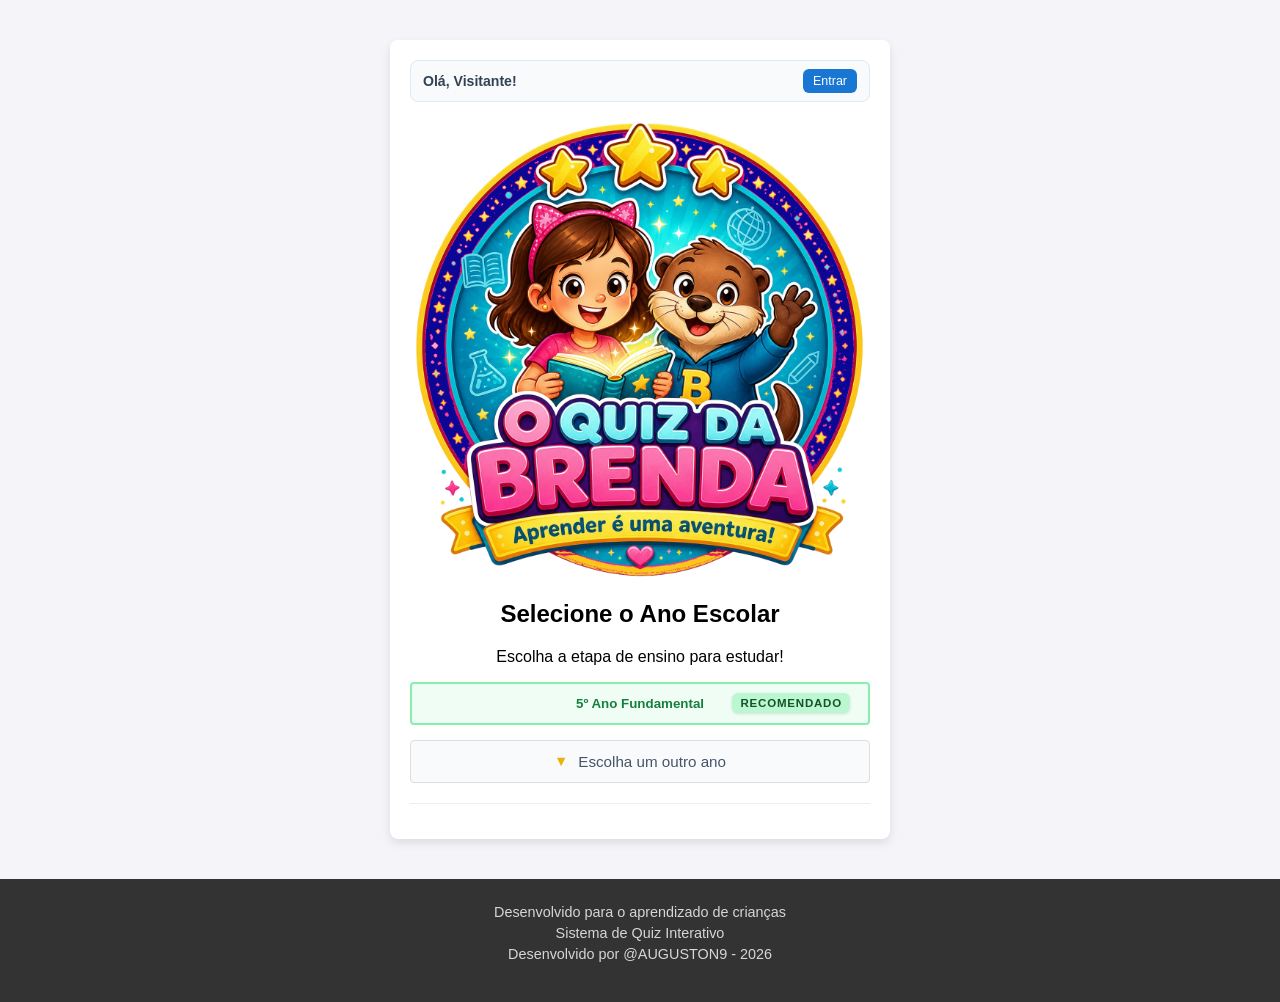
==== commit cee9e1b0: "feat: adiciona selecao de ano escolar, lazy loading de questoes e tela meu desempenho com supabase" ====
--- a/index.html
+++ b/index.html
@@ -4,7 +4,10 @@
     <meta charset="UTF-8" />
     <meta name="viewport" content="width=device-width, initial-scale=1.0" />
     <title>Quiz Educativo - Brenda</title>
-    <link rel="stylesheet" href="css/style.css" />
+    <link rel="stylesheet" href="css/main.css" />
+    <link rel="stylesheet" href="css/auth.css" />
+    <link rel="stylesheet" href="css/interactive.css" />
+    <link rel="stylesheet" href="css/report.css" />
     <script src="https://cdn.jsdelivr.net/npm/canvas-confetti@1.6.0/dist/confetti.browser.min.js"></script>
     <script src="https://cdn.jsdelivr.net/npm/sweetalert2@11"></script>
     <script src="https://cdn.jsdelivr.net/npm/@supabase/supabase-js@2"></script>
@@ -15,10 +18,34 @@
       <div id="user-bar" class="user-bar">
         <span id="user-status-text">Olá, Visitante!</span>
         <div class="user-actions">
-          <button id="btn-open-login" class="btn-user-action" onclick="openLoginScreen()">Entrar</button>
-          <button id="btn-user-report" class="btn-user-action hidden" onclick="openReportScreen()">Meu Desempenho</button>
-          <button id="btn-change-password" class="btn-user-action btn-neutral hidden" onclick="promptChangePassword()">Alterar Senha</button>
-          <button id="btn-user-logout" class="btn-user-action btn-danger-soft hidden" onclick="logoutUser()">Sair</button>
+          <button
+            id="btn-open-login"
+            class="btn-user-action"
+            onclick="openLoginScreen()"
+          >
+            Entrar
+          </button>
+          <button
+            id="btn-user-report"
+            class="btn-user-action hidden"
+            onclick="openReportScreen()"
+          >
+            Meu Desempenho
+          </button>
+          <button
+            id="btn-change-password"
+            class="btn-user-action btn-neutral hidden"
+            onclick="promptChangePassword()"
+          >
+            Alterar Senha
+          </button>
+          <button
+            id="btn-user-logout"
+            class="btn-user-action btn-danger-soft hidden"
+            onclick="logoutUser()"
+          >
+            Sair
+          </button>
         </div>
       </div>
 
@@ -28,8 +55,8 @@
           <img src="./images/logoQuiz.png" alt="Logo Quiz" id="logo-main" />
         </header>
 
-        <h1 id="menu-title">Escolha uma Matéria</h1>
-        <p id="menu-subtitle">Selecione a área para estudar!</p>
+        <h1 id="menu-title">Selecione o Ano Escolar</h1>
+        <p id="menu-subtitle">Escolha a etapa de ensino para estudar!</p>
 
         <div id="dynamic-menu" class="category-list"></div>
 
@@ -55,27 +82,46 @@
       <!-- TELA DE LOGIN -->
       <section id="login-screen" class="hidden">
         <h2>Entrar no Quiz</h2>
-        <p class="form-desc">Digite seus dados para salvar seu progresso e ver seus relatórios.</p>
+        <p class="form-desc">
+          Digite seus dados para salvar seu progresso e ver seus relatórios.
+        </p>
 
         <div class="form-group">
           <label for="login-whatsapp">Número de WhatsApp</label>
-          <input type="tel" id="login-whatsapp" placeholder="(51) 99999-9999" maxlength="15" />
+          <input
+            type="tel"
+            id="login-whatsapp"
+            placeholder="(51) 99999-9999"
+            maxlength="15"
+          />
         </div>
 
         <div class="form-group">
           <label for="login-password">Senha de Acesso</label>
-          <input type="password" id="login-password" placeholder="Digite sua senha" />
-        </div>
-
-        <button class="btn-primary" onclick="handleLogin()">Acessar Conta</button>
-        <button class="btn-link" onclick="openRegisterScreen()">Não tem conta? Cadastre-se aqui</button>
-        <button class="btn-secondary" onclick="closeAuthScreens()">← Voltar ao Início</button>
+          <input
+            type="password"
+            id="login-password"
+            placeholder="Digite sua senha"
+          />
+        </div>
+
+        <button class="btn-primary" onclick="handleLogin()">
+          Acessar Conta
+        </button>
+        <button class="btn-link" onclick="openRegisterScreen()">
+          Não tem conta? Cadastre-se aqui
+        </button>
+        <button class="btn-secondary" onclick="closeAuthScreens()">
+          ← Voltar ao Início
+        </button>
       </section>
 
       <!-- TELA DE CADASTRO -->
       <section id="register-screen" class="hidden">
         <h2>Cadastro de Aluno</h2>
-        <p class="form-desc">Preencha os campos abaixo. Sua senha inicial será enviada pelo WhatsApp!</p>
+        <p class="form-desc">
+          Preencha os campos abaixo. Sua senha inicial será enviada pelo WhatsApp!
+        </p>
 
         <div class="form-group">
           <label for="reg-name">Nome Completo</label>
@@ -88,25 +134,68 @@
         </div>
 
         <div class="form-group">
+          <label for="reg-ano">Ano / Série Escolar</label>
+          <select id="reg-ano" style="padding: 10px 12px; font-size: 0.95rem; border: 1.5px solid #cbd5e1; border-radius: 8px; background: white; outline: none;">
+            <optgroup label="Ensino Fundamental I">
+              <option value="1_fundamental">1º Ano Fundamental</option>
+              <option value="2_fundamental">2º Ano Fundamental</option>
+              <option value="3_fundamental">3º Ano Fundamental</option>
+              <option value="4_fundamental">4º Ano Fundamental</option>
+              <option value="5_fundamental" selected>5º Ano Fundamental</option>
+            </optgroup>
+            <optgroup label="Ensino Fundamental II">
+              <option value="6_fundamental">6º Ano Fundamental</option>
+              <option value="7_fundamental">7º Ano Fundamental</option>
+              <option value="8_fundamental">8º Ano Fundamental</option>
+              <option value="9_fundamental">9º Ano Fundamental</option>
+            </optgroup>
+            <optgroup label="Ensino Médio">
+              <option value="1_medio">1º Ano Ensino Médio</option>
+              <option value="2_medio">2º Ano Ensino Médio</option>
+              <option value="3_medio">3º Ano Ensino Médio</option>
+            </optgroup>
+          </select>
+        </div>
+
+        <div class="form-group">
           <label for="reg-whatsapp">Número de WhatsApp</label>
-          <input type="tel" id="reg-whatsapp" placeholder="(51) 99999-9999" maxlength="15" />
+          <input
+            type="tel"
+            id="reg-whatsapp"
+            placeholder="(51) 99999-9999"
+            maxlength="15"
+          />
         </div>
 
         <div class="form-group-checkbox">
           <label>
-            <input type="checkbox" id="reg-is-guardian" onchange="toggleGuardianField()" />
+            <input
+              type="checkbox"
+              id="reg-is-guardian"
+              onchange="toggleGuardianField()"
+            />
             Este WhatsApp é de um responsável
           </label>
         </div>
 
         <div id="guardian-name-wrapper" class="form-group hidden">
           <label for="reg-guardian-name">Nome do Responsável</label>
-          <input type="text" id="reg-guardian-name" placeholder="Nome do pai ou mãe" />
-        </div>
-
-        <button class="btn-primary" onclick="handleRegister()">Concluir Cadastro</button>
-        <button class="btn-link" onclick="openLoginScreen()">Já possui conta? Faça login</button>
-        <button class="btn-secondary" onclick="closeAuthScreens()">← Voltar ao Início</button>
+          <input
+            type="text"
+            id="reg-guardian-name"
+            placeholder="Nome do pai ou mãe"
+          />
+        </div>
+
+        <button class="btn-primary" onclick="handleRegister()">
+          Concluir Cadastro
+        </button>
+        <button class="btn-link" onclick="openLoginScreen()">
+          Já possui conta? Faça login
+        </button>
+        <button class="btn-secondary" onclick="closeAuthScreens()">
+          ← Voltar ao Início
+        </button>
       </section>
 
       <!-- TELA DO QUIZ -->
@@ -125,7 +214,9 @@
           <button id="next-btn" onclick="goToNextQuestion()">Avançar →</button>
         </div>
 
-        <button id="skip-btn" class="skip-btn" onclick="skipQuestion()">Pular Pergunta ↷</button>
+        <button id="skip-btn" class="skip-btn" onclick="skipQuestion()">
+          Pular Pergunta ↷
+        </button>
 
         <div class="quiz-footer">
           <button
@@ -191,6 +282,37 @@
           Reiniciar Tudo
         </button>
       </section>
+
+      <!-- TELA DE MEU DESEMPENHO -->
+      <section id="report-screen" class="hidden">
+        <h2>Meu Desempenho</h2>
+        <p class="form-desc">Acompanhe seu progresso e veja onde você pode melhorar!</p>
+
+        <div class="report-overview">
+          <div class="report-kpi-card">
+            <span class="kpi-value" id="kpi-quizzes-count">0</span>
+            <span class="kpi-label">Quizzes Feitos</span>
+          </div>
+          <div class="report-kpi-card">
+            <span class="kpi-value" id="kpi-avg-score">0%</span>
+            <span class="kpi-label">Média Geral</span>
+          </div>
+        </div>
+
+        <div id="report-recommendations" class="report-alert-box hidden">
+          <strong>💡 Dica de Estudos:</strong>
+          <p id="recommendation-text" style="margin: 6px 0 0 0;"></p>
+        </div>
+
+        <div class="report-section-title">Desempenho por Tópico</div>
+        <div id="report-topics-list" class="report-topics-list">
+          <!-- Linhas de progresso montadas via js/report.js -->
+        </div>
+
+        <button class="btn-secondary" style="margin-top: 20px;" onclick="closeReportScreen()">
+          ← Voltar ao Início
+        </button>
+      </section>
     </div>
 
     <footer class="mb-2">
@@ -204,5 +326,6 @@
     <script src="js/script.js"></script>
     <script src="js/supabase-client.js"></script>
     <script src="js/auth.js"></script>
+    <script src="js/report.js"></script>
   </body>
 </html>
--- a/css/main.css
+++ b/css/main.css
@@ -0,0 +1,288 @@
+body {
+  font-family: sans-serif;
+  margin: 0;
+  padding: 0;
+  display: flex;
+  flex-direction: column;
+  align-items: center;
+  justify-content: flex-start;
+  min-height: 100vh;
+  background: #f4f4f9;
+}
+
+#quiz-container {
+  background: white;
+  padding: 20px;
+  border-radius: 8px;
+  box-shadow: 0 4px 10px rgba(0, 0, 0, 0.1);
+  width: 90%;
+  max-width: 500px;
+  text-align: center;
+  box-sizing: border-box;
+  margin: 40px auto;
+  flex: 1 0 auto;
+}
+
+#quiz-container img {
+  max-width: 100%;
+  height: auto;
+  display: block;
+  margin: 0 auto 20px auto;
+}
+
+.quiz-header {
+  display: flex;
+  justify-content: space-between;
+  align-items: center;
+  margin-bottom: 20px;
+  border-bottom: 1px solid #eee;
+  padding-bottom: 10px;
+}
+
+#exit-btn {
+  background: #ff4d4d;
+  color: white;
+  border: none;
+  padding: 5px 12px;
+  font-size: 0.8rem;
+  width: auto;
+  margin: 0;
+}
+
+#exit-btn:hover {
+  background: #cc0000;
+}
+
+#question-counter {
+  font-size: 0.9rem;
+  font-weight: bold;
+  color: #666;
+}
+
+.result-subtitle {
+  font-size: 1.15rem;
+  color: #1976d2;
+  font-weight: 700;
+  margin-top: -6px;
+  margin-bottom: 12px;
+  text-align: center;
+}
+
+#question-text {
+  font-size: 1.05rem;
+  font-weight: 500;
+  white-space: pre-line;
+  line-height: 1.5;
+  text-align: left;
+  padding: 12px;
+  background-color: #f9f9f9;
+  border-left: 4px solid #007bff;
+  margin-bottom: 20px;
+}
+
+.skip-btn {
+  display: block;
+  margin: 14px auto 0 auto;
+  background: transparent;
+  border: 1.5px solid #94a3b8;
+  color: #64748b;
+  padding: 8px 16px;
+  font-size: 0.85rem;
+  font-weight: 600;
+  border-radius: 8px;
+  cursor: pointer;
+  transition: all 0.2s ease;
+}
+
+.skip-btn:hover {
+  background-color: #f1f5f9;
+  border-color: #64748b;
+  color: #334155;
+}
+
+.hidden {
+  display: none;
+}
+
+button {
+  display: block;
+  width: 100%;
+  margin: 10px 0;
+  padding: 10px;
+  cursor: pointer;
+  border: 1px solid #ddd;
+  border-radius: 4px;
+  transition: 0.3s;
+}
+
+button:hover {
+  background: #e2e2e2;
+}
+
+#star-rating {
+  font-size: 2rem;
+  color: #f1c40f;
+  margin: 15px 0;
+}
+
+#next-btn {
+  width: 100%;
+  padding: 15px;
+  font-size: 1.2rem;
+  font-weight: bold;
+  border-radius: 8px;
+  cursor: pointer;
+  box-shadow: 0 4px 6px rgba(0, 0, 0, 0.1);
+  transition: transform 0.1s;
+}
+
+#next-btn:active {
+  transform: scale(0.98);
+}
+
+#feedback {
+  font-weight: bold;
+  margin: 15px 0;
+  font-size: 1.1rem;
+}
+
+#quiz-image {
+  width: 100%;
+  height: auto;
+  object-fit: contain;
+  margin-bottom: 15px;
+}
+
+footer {
+  background-color: #333;
+  color: white;
+  padding: 20px 10px 35px 10px;
+  text-align: center;
+  font-size: 0.9rem;
+  flex-shrink: 0;
+  width: 100%;
+}
+
+.footer-content p {
+  margin: 5px 0;
+  opacity: 0.8;
+  text-align: center;
+}
+
+.menu-card-btn {
+  position: relative;
+  display: flex;
+  align-items: center;
+  justify-content: center;
+  width: 100%;
+  padding: 12px 16px;
+}
+
+.badge-novo {
+  position: absolute;
+  right: 18px;
+  background-color: #9cc2e5;
+  color: #0b1d3a;
+  font-size: 0.72rem;
+  font-weight: 900;
+  letter-spacing: 0.8px;
+  padding: 3px 12px;
+  border-radius: 4px;
+  box-shadow: 0 1px 3px rgba(0, 0, 0, 0.12);
+}
+
+.btn-primary {
+  background-color: #1976d2;
+  color: white;
+  border: none;
+  font-weight: bold;
+}
+
+.btn-primary:hover {
+  background-color: #1565c0;
+}
+
+.btn-secondary {
+  background-color: #f1f5f9;
+  color: #475569;
+  border: 1px solid #cbd5e1;
+}
+
+.btn-link {
+  background: transparent;
+  border: none;
+  color: #1976d2;
+  font-size: 0.84rem;
+  font-weight: 600;
+  text-decoration: underline;
+  padding: 6px;
+  margin: 4px 0 10px 0;
+}
+
+.btn-link:hover {
+  background: transparent;
+  color: #0d47a1;
+}
+
+@media (max-width: 480px) {
+  h1 {
+    font-size: 1.5rem;
+  }
+  h2 {
+    font-size: 1.2rem;
+  }
+  button {
+    padding: 15px 10px;
+    font-size: 1rem;
+  }
+  #quiz-container {
+    padding: 15px;
+    border-radius: 0;
+    box-shadow: none;
+    margin: 10px auto;
+  }
+  footer {
+    padding: 15px 5px 30px 5px;
+    font-size: 0.8rem;
+  }
+  #exit-btn {
+    width: 100%;
+    padding: 12px;
+  }
+  #quiz-image {
+    margin-left: -10px;
+    margin-right: -10px;
+    width: calc(100% + 20px) !important;
+    max-width: calc(100% + 20px) !important;
+    border-radius: 0;
+  }
+
+  /* Correção de responsividade para os botões do menu */
+  .menu-card-btn {
+    display: flex !important;
+    align-items: center !important;
+    justify-content: space-between !important;
+    flex-wrap: wrap !important;
+    gap: 8px !important;
+    padding: 12px 16px !important;
+    width: 100% !important;
+    min-height: 48px !important;
+    box-sizing: border-box !important;
+  }
+
+  .menu-card-btn .btn-text {
+    flex: 1 1 auto !important;
+    text-align: left !important;
+    white-space: normal !important;
+    word-break: normal !important;
+    line-height: 1.3 !important;
+  }
+
+  .menu-card-btn .badge-novo {
+    flex-shrink: 0 !important;
+    margin-left: auto !important;
+    white-space: nowrap !important;
+    font-size: 0.72rem !important;
+    padding: 4px 8px !important;
+  }
+}
--- a/css/auth.css
+++ b/css/auth.css
@@ -0,0 +1,102 @@
+/* Barra de Usuário Superior */
+.user-bar {
+  display: flex;
+  justify-content: space-between;
+  align-items: center;
+  background-color: #f8fafc;
+  border: 1px solid #e2e8f0;
+  border-radius: 8px;
+  padding: 8px 12px;
+  margin-bottom: 18px;
+  font-size: 0.88rem;
+  color: #334155;
+  font-weight: 600;
+}
+
+.user-actions {
+  display: flex;
+  gap: 6px;
+}
+
+.btn-user-action {
+  width: auto;
+  margin: 0;
+  padding: 5px 10px;
+  font-size: 0.78rem;
+  border-radius: 6px;
+  background-color: #1976d2;
+  color: #ffffff;
+  border: none;
+}
+
+.btn-user-action.btn-neutral {
+  background-color: #e2e8f0;
+  color: #334155;
+}
+
+.btn-user-action.btn-neutral:hover {
+  background-color: #cbd5e1;
+}
+
+.btn-user-action.btn-danger-soft {
+  background-color: #fee2e2;
+  color: #b91c1c;
+}
+
+/* Formulários de Autenticação */
+.form-desc {
+  font-size: 0.85rem;
+  color: #64748b;
+  margin-top: -6px;
+  margin-bottom: 16px;
+  line-height: 1.4;
+}
+
+.form-group {
+  display: flex;
+  flex-direction: column;
+  text-align: left;
+  gap: 6px;
+  margin-bottom: 14px;
+}
+
+.form-group label {
+  font-size: 0.82rem;
+  font-weight: bold;
+  color: #475569;
+}
+
+.form-group input {
+  padding: 10px 12px;
+  font-size: 0.95rem;
+  border: 1.5px solid #cbd5e1;
+  border-radius: 8px;
+  box-sizing: border-box;
+  outline: none;
+  transition: border-color 0.2s;
+}
+
+.form-group input:focus {
+  border-color: #1976d2;
+}
+
+.form-group-checkbox {
+  text-align: left;
+  margin-bottom: 14px;
+}
+
+.form-group-checkbox label {
+  display: flex;
+  align-items: center;
+  gap: 8px;
+  font-size: 0.85rem;
+  font-weight: 600;
+  color: #475569;
+  cursor: pointer;
+}
+
+.form-group-checkbox input[type="checkbox"] {
+  width: 18px;
+  height: 18px;
+  cursor: pointer;
+}
--- a/css/interactive.css
+++ b/css/interactive.css
@@ -0,0 +1,225 @@
+/* Rotular Imagem */
+.rotular-container,
+.rotular-imagem-container {
+  position: relative;
+  display: inline-block;
+  width: 100%;
+  max-width: 640px;
+  margin: 0 auto;
+  user-select: none;
+}
+
+.rotular-img {
+  width: 100%;
+  height: auto;
+  display: block;
+  border-radius: 8px;
+}
+
+.rotular-target,
+.alvo-rotulo,
+.label-target-box {
+  position: absolute;
+  border-radius: 12px !important;
+  border: 2px dashed rgba(2, 132, 199, 0.6) !important;
+  background-color: rgba(255, 255, 255, 0.35) !important;
+  cursor: pointer;
+  display: flex !important;
+  align-items: center !important;
+  justify-content: center !important;
+  text-align: center !important;
+  padding: 3px 4px !important;
+  font-size: 0.65rem !important;
+  font-weight: 600 !important;
+  line-height: 1.15 !important;
+  word-break: break-word !important;
+  box-sizing: border-box !important;
+  transition: all 0.2s ease !important;
+}
+
+.rotular-target.filled,
+.alvo-rotulo.correto,
+.alvo-rotulo.filled,
+.label-target-box.filled {
+  background-color: #f0f9ff !important;
+  border: 2px solid #0284c7 !important;
+  color: #0369a1 !important;
+  box-shadow: 0 2px 5px rgba(2, 132, 199, 0.2) !important;
+}
+
+.rotular-target.correct,
+.alvo-rotulo.correct {
+  background-color: #c8e6c9 !important;
+  border-color: #2e7d32 !important;
+  color: #1b5e20 !important;
+}
+
+.rotular-target.wrong,
+.alvo-rotulo.wrong {
+  background-color: #ffcdd2 !important;
+  border-color: #c62828 !important;
+  color: #b71c1c !important;
+}
+
+.rotular-bank {
+  display: flex;
+  flex-wrap: wrap;
+  gap: 8px;
+  justify-content: center;
+  margin-top: 15px;
+  width: 100%;
+}
+
+.rotular-btn {
+  background-color: #9cc2e5;
+  color: #0b1d3a;
+  border: none;
+  border-radius: 6px;
+  padding: 8px 12px;
+  font-size: 0.82rem;
+  font-weight: bold;
+  cursor: pointer;
+  transition: all 0.15s ease;
+}
+
+.rotular-btn:hover { filter: brightness(0.95); }
+
+.rotular-btn.selected {
+  background-color: #1565c0;
+  color: #ffffff;
+  transform: scale(1.05);
+  box-shadow: 0 3px 8px rgba(0, 0, 0, 0.25);
+}
+
+.rotular-btn.used {
+  opacity: 0.3;
+  pointer-events: none;
+}
+
+/* Associação de Colunas */
+.colunas-wrapper {
+  display: flex;
+  flex-direction: column;
+  gap: 12px;
+  width: 100%;
+  max-width: 500px;
+  margin: 0 auto;
+  box-sizing: border-box;
+  user-select: none;
+}
+
+.colunas-title {
+  font-size: 1.05rem;
+  font-weight: 700;
+  text-align: center;
+  color: #1e293b;
+  margin-bottom: 2px;
+}
+
+.colunas-grid {
+  display: flex;
+  flex-direction: column;
+  gap: 10px;
+  width: 100%;
+}
+
+.coluna-linha {
+  display: flex;
+  align-items: center;
+  gap: 10px;
+  width: 100%;
+  box-sizing: border-box;
+}
+
+.coluna-imagem {
+  width: 58px !important;
+  height: 58px !important;
+  min-width: 58px !important;
+  max-width: 58px !important;
+  border-radius: 50% !important;
+  object-fit: cover !important;
+  flex-shrink: 0 !important;
+  border: 2px solid #cbd5e1 !important;
+  box-shadow: 0 2px 4px rgba(0, 0, 0, 0.08) !important;
+  display: block !important;
+  margin: 0 !important;
+}
+
+.coluna-alvo {
+  flex: 1;
+  min-height: 58px;
+  background-color: #ffe0b2;
+  border: 2px dashed #fb8c00;
+  border-radius: 10px;
+  display: flex;
+  align-items: center;
+  justify-content: center;
+  padding: 6px 10px;
+  text-align: center;
+  font-size: 0.78rem;
+  line-height: 1.25;
+  font-weight: 600;
+  color: #5d4037;
+  cursor: pointer;
+  box-sizing: border-box;
+  transition: all 0.2s ease;
+}
+
+.coluna-alvo.filled {
+  background-color: #e3f2fd;
+  border: 2px solid #1976d2;
+  color: #0d47a1;
+}
+
+.coluna-alvo.correct {
+  background-color: #c8e6c9 !important;
+  border: 2px solid #2e7d32 !important;
+  color: #1b5e20 !important;
+}
+
+.coluna-alvo.wrong {
+  background-color: #ffcdd2 !important;
+  border: 2px solid #c62828 !important;
+  color: #b71c1c !important;
+}
+
+.colunas-bank {
+  display: flex;
+  flex-direction: column;
+  gap: 8px;
+  width: 100%;
+  margin-top: 6px;
+  box-sizing: border-box;
+}
+
+.coluna-btn {
+  background-color: #bbdefb;
+  color: #0d47a1;
+  border: 1.5px solid #64b5f6;
+  border-radius: 10px;
+  padding: 10px 12px;
+  font-size: 0.8rem;
+  font-weight: 600;
+  text-align: left;
+  line-height: 1.3;
+  cursor: pointer;
+  box-sizing: border-box;
+  margin: 0;
+  box-shadow: 0 2px 3px rgba(0, 0, 0, 0.05);
+  transition: all 0.15s ease;
+}
+
+.coluna-btn:hover { filter: brightness(0.96); }
+
+.coluna-btn.selected {
+  background-color: #1565c0;
+  border-color: #0d47a1;
+  color: #ffffff;
+  transform: scale(1.01);
+  box-shadow: 0 3px 6px rgba(0, 0, 0, 0.2);
+}
+
+.coluna-btn.used {
+  opacity: 0.25;
+  pointer-events: none;
+}
--- a/css/report.css
+++ b/css/report.css
@@ -0,0 +1,87 @@
+.report-overview {
+  display: flex;
+  gap: 12px;
+  margin-bottom: 20px;
+}
+
+.report-kpi-card {
+  flex: 1;
+  background-color: #f8fafc;
+  border: 1px solid #e2e8f0;
+  border-radius: 8px;
+  padding: 12px;
+  display: flex;
+  flex-direction: column;
+  align-items: center;
+}
+
+.kpi-value {
+  font-size: 1.4rem;
+  font-weight: 800;
+  color: #1976d2;
+}
+
+.kpi-label {
+  font-size: 0.78rem;
+  color: #64748b;
+  margin-top: 4px;
+}
+
+.report-alert-box {
+  background-color: #fef2f2;
+  border-left: 4px solid #ef4444;
+  border-radius: 6px;
+  padding: 10px 12px;
+  margin-bottom: 18px;
+  text-align: left;
+  font-size: 0.85rem;
+  color: #991b1b;
+}
+
+.report-section-title {
+  font-size: 0.95rem;
+  font-weight: 700;
+  text-align: left;
+  color: #334155;
+  margin-bottom: 10px;
+}
+
+.report-topic-row {
+  background: #ffffff;
+  border: 1px solid #e2e8f0;
+  border-radius: 8px;
+  padding: 10px 12px;
+  margin-bottom: 8px;
+  text-align: left;
+}
+
+.topic-header {
+  display: flex;
+  justify-content: space-between;
+  font-size: 0.85rem;
+  font-weight: 600;
+  color: #1e293b;
+  margin-bottom: 6px;
+}
+
+.progress-track {
+  width: 100%;
+  height: 8px;
+  background-color: #e2e8f0;
+  border-radius: 4px;
+  overflow: hidden;
+}
+
+.progress-bar {
+  height: 100%;
+  border-radius: 4px;
+  transition: width 0.4s ease;
+}
+
+.progress-green {
+  background-color: #22c55e;
+}
+
+.progress-red {
+  background-color: #ef4444;
+}
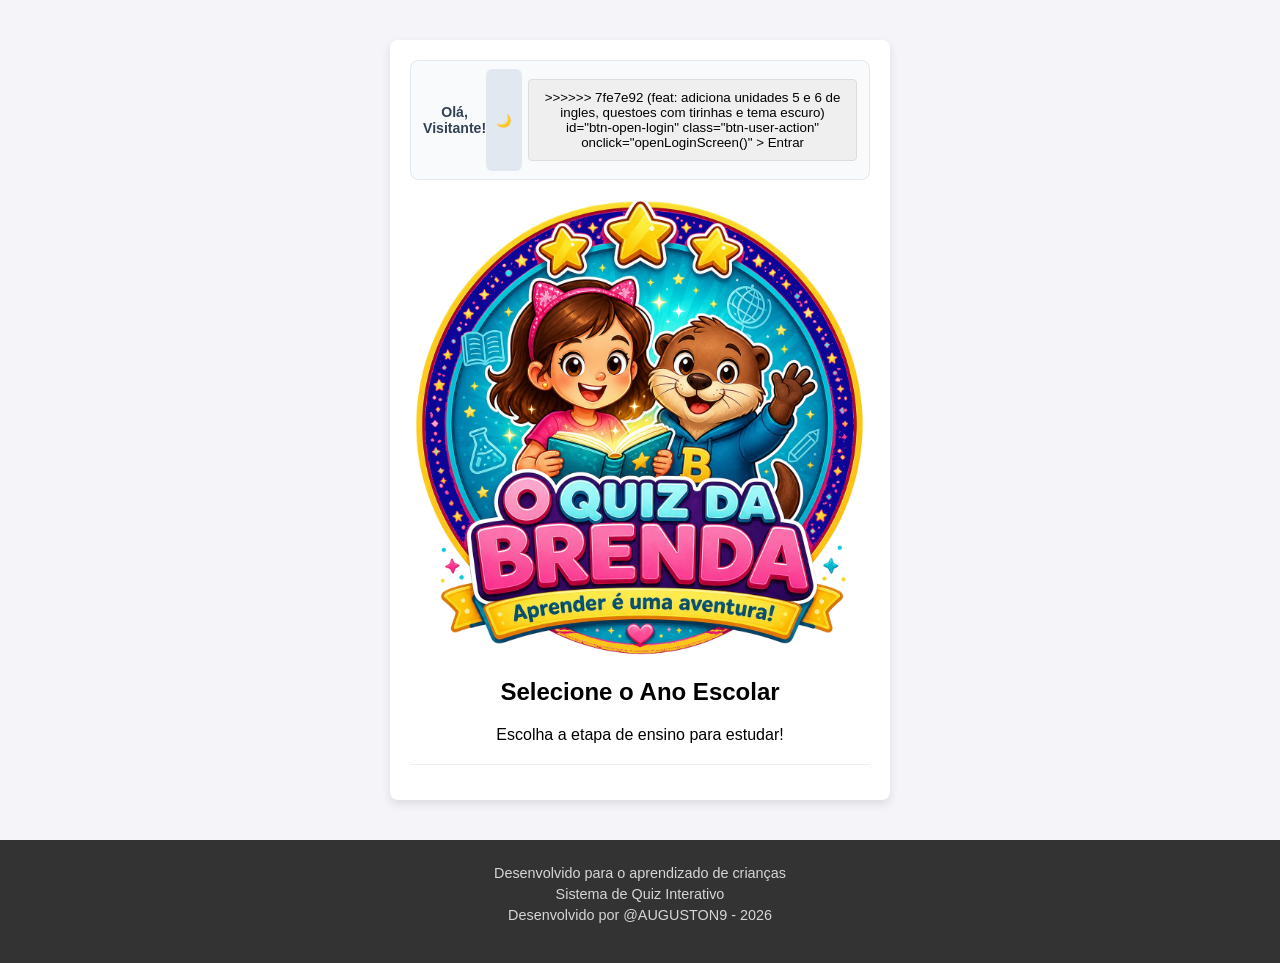
==== commit 45e0826c: "feat: adiciona unidades 5 e 6 de ingles, questoes com tirinhas e tema escuro" ====
--- a/index.html
+++ b/index.html
@@ -19,6 +19,17 @@
         <span id="user-status-text">Olá, Visitante!</span>
         <div class="user-actions">
           <button
+<<<<<<< HEAD
+=======
+            id="btn-theme-toggle"
+            class="btn-user-action btn-neutral"
+            onclick="toggleTheme()"
+            title="Alternar Tema Claro/Escuro"
+          >
+            🌙
+          </button>
+          <button
+>>>>>>> 7fe7e92 (feat: adiciona unidades 5 e 6 de ingles, questoes com tirinhas e tema escuro)
             id="btn-open-login"
             class="btn-user-action"
             onclick="openLoginScreen()"
@@ -135,7 +146,11 @@
 
         <div class="form-group">
           <label for="reg-ano">Ano / Série Escolar</label>
+<<<<<<< HEAD
           <select id="reg-ano" style="padding: 10px 12px; font-size: 0.95rem; border: 1.5px solid #cbd5e1; border-radius: 8px; background: white; outline: none;">
+=======
+          <select id="reg-ano">
+>>>>>>> 7fe7e92 (feat: adiciona unidades 5 e 6 de ingles, questoes com tirinhas e tema escuro)
             <optgroup label="Ensino Fundamental I">
               <option value="1_fundamental">1º Ano Fundamental</option>
               <option value="2_fundamental">2º Ano Fundamental</option>
@@ -288,6 +303,7 @@
         <h2>Meu Desempenho</h2>
         <p class="form-desc">Acompanhe seu progresso e veja onde você pode melhorar!</p>
 
+<<<<<<< HEAD
         <div class="report-overview">
           <div class="report-kpi-card">
             <span class="kpi-value" id="kpi-quizzes-count">0</span>
@@ -300,14 +316,35 @@
         </div>
 
         <div id="report-recommendations" class="report-alert-box hidden">
+=======
+        <div class="report-overview" style="display: flex; gap: 12px; margin-bottom: 20px;">
+          <div class="report-kpi-card" style="flex: 1; background: #f8fafc; border: 1.5px solid #e2e8f0; border-radius: 8px; padding: 14px; text-align: center;">
+            <span class="kpi-value" id="kpi-quizzes-count" style="display: block; font-size: 1.6rem; font-weight: 800; color: #1976d2;">0</span>
+            <span class="kpi-label" style="font-size: 0.8rem; color: #64748b; font-weight: 600;">Quizzes Feitos</span>
+          </div>
+          <div class="report-kpi-card" style="flex: 1; background: #f8fafc; border: 1.5px solid #e2e8f0; border-radius: 8px; padding: 14px; text-align: center;">
+            <span class="kpi-value" id="kpi-avg-score" style="display: block; font-size: 1.6rem; font-weight: 800; color: #16a34a;">0%</span>
+            <span class="kpi-label" style="font-size: 0.8rem; color: #64748b; font-weight: 600;">Média Geral</span>
+          </div>
+        </div>
+
+        <div id="report-recommendations" class="report-alert-box hidden" style="background: #fefce8; border: 1.5px solid #fef08a; border-radius: 8px; padding: 12px; margin-bottom: 20px; text-align: left; font-size: 0.88rem; color: #854d0e;">
+>>>>>>> 7fe7e92 (feat: adiciona unidades 5 e 6 de ingles, questoes com tirinhas e tema escuro)
           <strong>💡 Dica de Estudos:</strong>
           <p id="recommendation-text" style="margin: 6px 0 0 0;"></p>
         </div>
 
+<<<<<<< HEAD
         <div class="report-section-title">Desempenho por Tópico</div>
         <div id="report-topics-list" class="report-topics-list">
           <!-- Linhas de progresso montadas via js/report.js -->
         </div>
+=======
+        <div class="report-section-title" style="text-align: left; font-weight: bold; font-size: 0.95rem; color: #334155; margin-bottom: 10px;">
+          Desempenho por Tópico
+        </div>
+        <div id="report-topics-list" class="report-topics-list"></div>
+>>>>>>> 7fe7e92 (feat: adiciona unidades 5 e 6 de ingles, questoes com tirinhas e tema escuro)
 
         <button class="btn-secondary" style="margin-top: 20px;" onclick="closeReportScreen()">
           ← Voltar ao Início
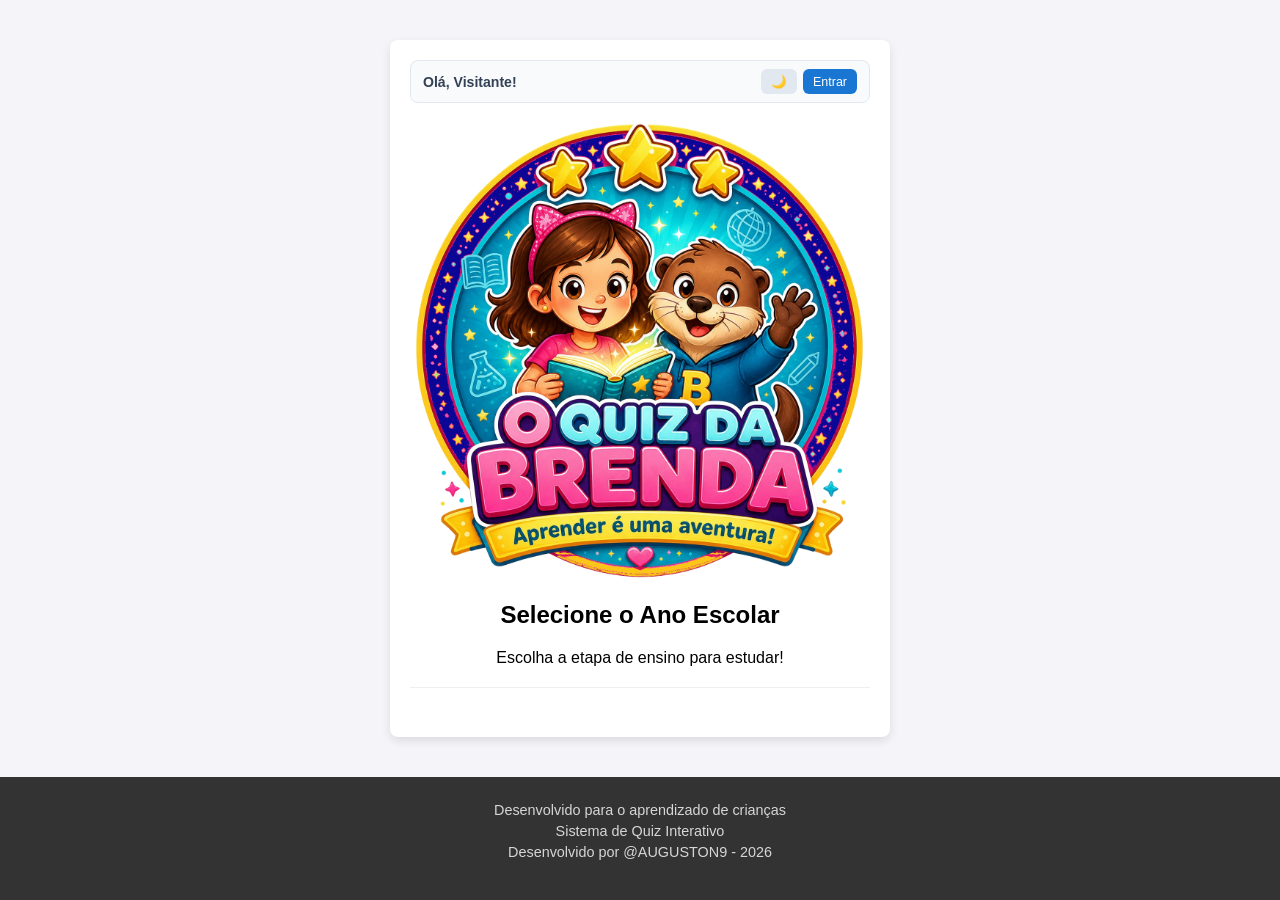
==== commit 3e6d6f30: "fix: remove marcadores residuais de merge conflict do index.html" ====
--- a/index.html
+++ b/index.html
@@ -19,8 +19,6 @@
         <span id="user-status-text">Olá, Visitante!</span>
         <div class="user-actions">
           <button
-<<<<<<< HEAD
-=======
             id="btn-theme-toggle"
             class="btn-user-action btn-neutral"
             onclick="toggleTheme()"
@@ -29,7 +27,6 @@
             🌙
           </button>
           <button
->>>>>>> 7fe7e92 (feat: adiciona unidades 5 e 6 de ingles, questoes com tirinhas e tema escuro)
             id="btn-open-login"
             class="btn-user-action"
             onclick="openLoginScreen()"
@@ -146,11 +143,7 @@
 
         <div class="form-group">
           <label for="reg-ano">Ano / Série Escolar</label>
-<<<<<<< HEAD
-          <select id="reg-ano" style="padding: 10px 12px; font-size: 0.95rem; border: 1.5px solid #cbd5e1; border-radius: 8px; background: white; outline: none;">
-=======
           <select id="reg-ano">
->>>>>>> 7fe7e92 (feat: adiciona unidades 5 e 6 de ingles, questoes com tirinhas e tema escuro)
             <optgroup label="Ensino Fundamental I">
               <option value="1_fundamental">1º Ano Fundamental</option>
               <option value="2_fundamental">2º Ano Fundamental</option>
@@ -303,7 +296,6 @@
         <h2>Meu Desempenho</h2>
         <p class="form-desc">Acompanhe seu progresso e veja onde você pode melhorar!</p>
 
-<<<<<<< HEAD
         <div class="report-overview">
           <div class="report-kpi-card">
             <span class="kpi-value" id="kpi-quizzes-count">0</span>
@@ -316,35 +308,14 @@
         </div>
 
         <div id="report-recommendations" class="report-alert-box hidden">
-=======
-        <div class="report-overview" style="display: flex; gap: 12px; margin-bottom: 20px;">
-          <div class="report-kpi-card" style="flex: 1; background: #f8fafc; border: 1.5px solid #e2e8f0; border-radius: 8px; padding: 14px; text-align: center;">
-            <span class="kpi-value" id="kpi-quizzes-count" style="display: block; font-size: 1.6rem; font-weight: 800; color: #1976d2;">0</span>
-            <span class="kpi-label" style="font-size: 0.8rem; color: #64748b; font-weight: 600;">Quizzes Feitos</span>
-          </div>
-          <div class="report-kpi-card" style="flex: 1; background: #f8fafc; border: 1.5px solid #e2e8f0; border-radius: 8px; padding: 14px; text-align: center;">
-            <span class="kpi-value" id="kpi-avg-score" style="display: block; font-size: 1.6rem; font-weight: 800; color: #16a34a;">0%</span>
-            <span class="kpi-label" style="font-size: 0.8rem; color: #64748b; font-weight: 600;">Média Geral</span>
-          </div>
-        </div>
-
-        <div id="report-recommendations" class="report-alert-box hidden" style="background: #fefce8; border: 1.5px solid #fef08a; border-radius: 8px; padding: 12px; margin-bottom: 20px; text-align: left; font-size: 0.88rem; color: #854d0e;">
->>>>>>> 7fe7e92 (feat: adiciona unidades 5 e 6 de ingles, questoes com tirinhas e tema escuro)
           <strong>💡 Dica de Estudos:</strong>
           <p id="recommendation-text" style="margin: 6px 0 0 0;"></p>
         </div>
 
-<<<<<<< HEAD
         <div class="report-section-title">Desempenho por Tópico</div>
         <div id="report-topics-list" class="report-topics-list">
           <!-- Linhas de progresso montadas via js/report.js -->
         </div>
-=======
-        <div class="report-section-title" style="text-align: left; font-weight: bold; font-size: 0.95rem; color: #334155; margin-bottom: 10px;">
-          Desempenho por Tópico
-        </div>
-        <div id="report-topics-list" class="report-topics-list"></div>
->>>>>>> 7fe7e92 (feat: adiciona unidades 5 e 6 de ingles, questoes com tirinhas e tema escuro)
 
         <button class="btn-secondary" style="margin-top: 20px;" onclick="closeReportScreen()">
           ← Voltar ao Início
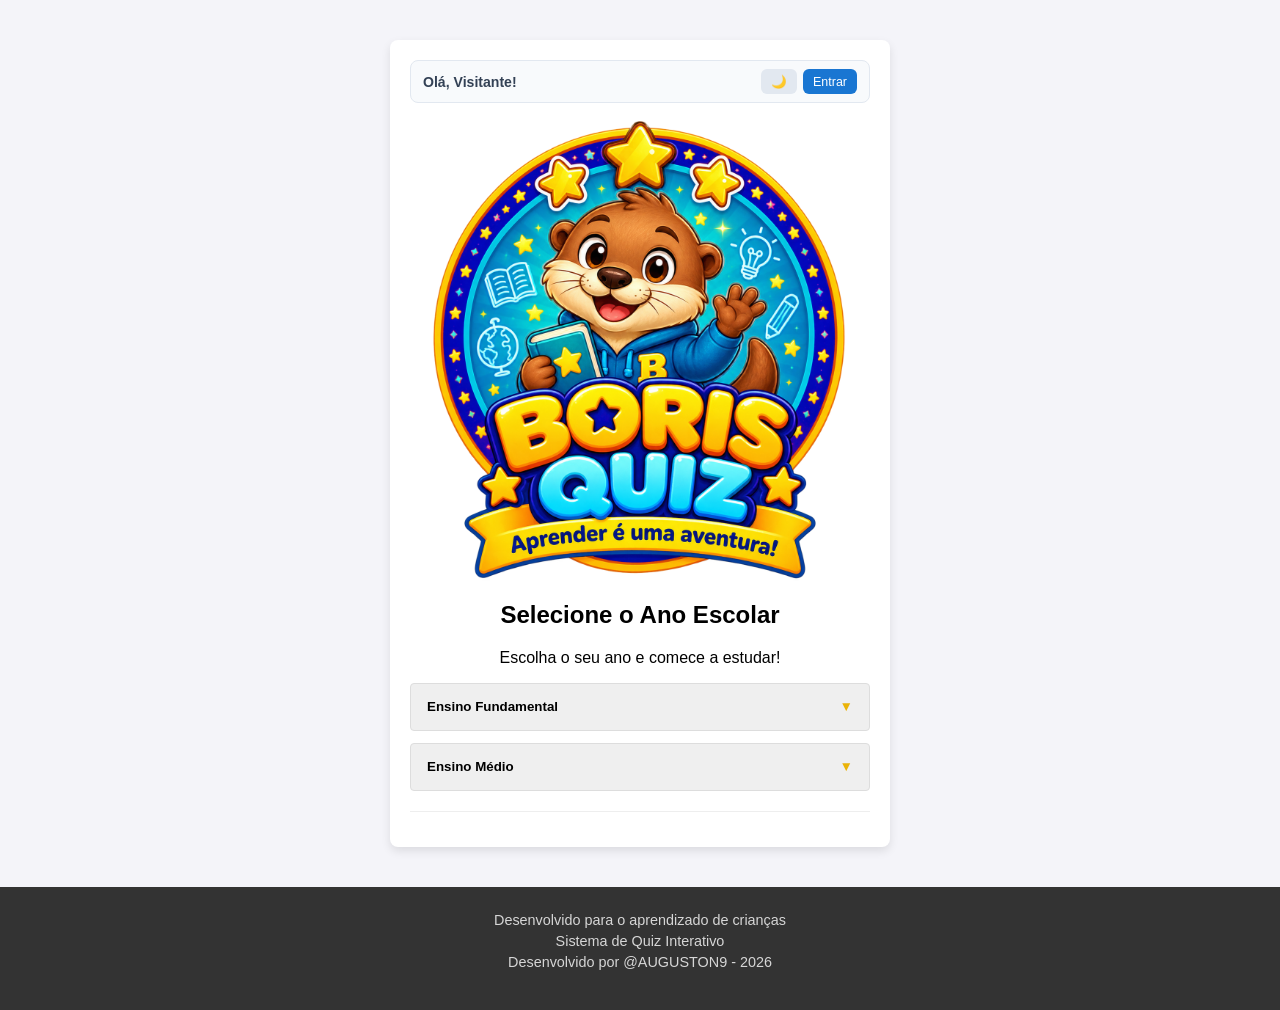
==== commit ed0124f7: "Atualiza caminho da imagem para logoQuiz2.png no HTML" ====
--- a/index.html
+++ b/index.html
@@ -60,7 +60,7 @@
       <!-- TELA INICIAL (MENU) -->
       <section id="home-screen">
         <header class="menu-header">
-          <img src="./images/logoQuiz.png" alt="Logo Quiz" id="logo-main" />
+          <img src="./images/logoQuiz2.png" alt="Logo Quiz" id="logo-main" />
         </header>
 
         <h1 id="menu-title">Selecione o Ano Escolar</h1>
--- a/css/main.css
+++ b/css/main.css
@@ -8,6 +8,7 @@
   justify-content: flex-start;
   min-height: 100vh;
   background: #f4f4f9;
+  transition: background-color 0.25s ease, color 0.25s ease;
 }
 
 #quiz-container {
@@ -21,6 +22,7 @@
   box-sizing: border-box;
   margin: 40px auto;
   flex: 1 0 auto;
+  transition: background-color 0.25s ease, box-shadow 0.25s ease;
 }
 
 #quiz-container img {
@@ -112,7 +114,7 @@
   cursor: pointer;
   border: 1px solid #ddd;
   border-radius: 4px;
-  transition: 0.3s;
+  transition: 0.25s ease;
 }
 
 button:hover {
@@ -171,24 +173,85 @@
 
 .menu-card-btn {
   position: relative;
-  display: flex;
-  align-items: center;
-  justify-content: center;
-  width: 100%;
-  padding: 12px 16px;
+  display: flex !important;
+  align-items: center !important;
+  justify-content: space-between !important;
+  flex-wrap: wrap !important;
+  gap: 8px !important;
+  padding: 12px 16px !important;
+  width: 100% !important;
+  min-height: 48px !important;
+  box-sizing: border-box !important;
+}
+
+.menu-card-btn .btn-text {
+  flex: 1 1 auto !important;
+  text-align: left !important;
+  white-space: normal !important;
+  word-break: normal !important;
+  line-height: 1.3 !important;
 }
 
 .badge-novo {
-  position: absolute;
-  right: 18px;
+  position: static !important;
+  flex-shrink: 0 !important;
+  margin-left: auto !important;
+  white-space: nowrap !important;
   background-color: #9cc2e5;
   color: #0b1d3a;
-  font-size: 0.72rem;
+  font-size: 0.72rem !important;
   font-weight: 900;
   letter-spacing: 0.8px;
-  padding: 3px 12px;
-  border-radius: 4px;
+  padding: 4px 10px !important;
+  border-radius: 6px;
   box-shadow: 0 1px 3px rgba(0, 0, 0, 0.12);
+}
+
+/* ========================================================
+   BARRA DE USUÁRIO
+   ======================================================== */
+.user-bar {
+  display: flex;
+  justify-content: space-between;
+  align-items: center;
+  background-color: #f8fafc;
+  border: 1px solid #e2e8f0;
+  border-radius: 8px;
+  padding: 8px 12px;
+  margin-bottom: 18px;
+  font-size: 0.88rem;
+  color: #334155;
+  font-weight: 600;
+}
+
+.user-actions {
+  display: flex;
+  gap: 6px;
+}
+
+.btn-user-action {
+  width: auto;
+  margin: 0;
+  padding: 5px 10px;
+  font-size: 0.78rem;
+  border-radius: 6px;
+  background-color: #1976d2;
+  color: #ffffff;
+  border: none;
+}
+
+.btn-user-action.btn-neutral {
+  background-color: #e2e8f0;
+  color: #334155;
+}
+
+.btn-user-action.btn-neutral:hover {
+  background-color: #cbd5e1;
+}
+
+.btn-user-action.btn-danger-soft {
+  background-color: #fee2e2;
+  color: #b91c1c;
 }
 
 .btn-primary {
@@ -224,6 +287,138 @@
   color: #0d47a1;
 }
 
+/* ========================================================
+   TEMA ESCURO (DARK MODE GLOBAL & COMPONENTES)
+   ======================================================== */
+body.dark-theme {
+  background-color: #0f172a;
+  color: #e2e8f0;
+}
+
+body.dark-theme #quiz-container {
+  background-color: #1e293b;
+  box-shadow: 0 4px 14px rgba(0, 0, 0, 0.5);
+}
+
+body.dark-theme h1,
+body.dark-theme h2,
+body.dark-theme h3 {
+  color: #f8fafc;
+}
+
+body.dark-theme #menu-subtitle,
+body.dark-theme .form-desc,
+body.dark-theme #question-counter {
+  color: #94a3b8;
+}
+
+body.dark-theme .user-bar {
+  background-color: #0f172a;
+  border-color: #334155;
+  color: #cbd5e1;
+}
+
+body.dark-theme .btn-user-action.btn-neutral {
+  background-color: #334155;
+  color: #f1f5f9;
+}
+
+body.dark-theme .btn-user-action.btn-neutral:hover {
+  background-color: #475569;
+}
+
+body.dark-theme button.menu-card-btn,
+body.dark-theme #options-container button,
+body.dark-theme .btn-secondary {
+  background-color: #334155;
+  color: #f8fafc;
+  border-color: #475569;
+}
+
+body.dark-theme button.menu-card-btn:hover,
+body.dark-theme #options-container button:hover,
+body.dark-theme .btn-secondary:hover {
+  background-color: #475569;
+}
+
+body.dark-theme #question-text {
+  background-color: #0f172a;
+  border-left-color: #38bdf8;
+  color: #f8fafc;
+}
+
+body.dark-theme #next-btn {
+  background-color: #0284c7;
+  color: #ffffff;
+  border: none;
+}
+
+body.dark-theme #next-btn:hover {
+  background-color: #0369a1;
+}
+
+body.dark-theme footer {
+  background-color: #0b1120;
+  border-top: 1px solid #1e293b;
+}
+
+/* Telas de Autenticação / Formulários no Tema Escuro */
+body.dark-theme .form-group label {
+  color: #cbd5e1;
+}
+
+body.dark-theme .form-group input,
+body.dark-theme .form-group select {
+  background-color: #0f172a;
+  color: #f8fafc;
+  border-color: #475569;
+}
+
+body.dark-theme .form-group-checkbox label {
+  color: #cbd5e1;
+}
+
+/* Dashboard "Meu Desempenho" no Tema Escuro */
+body.dark-theme .report-kpi-card {
+  background-color: #0f172a !important;
+  border-color: #334155 !important;
+}
+
+body.dark-theme .report-section-title {
+  color: #94a3b8 !important;
+}
+
+body.dark-theme .report-subject-group strong {
+  color: #f8fafc !important;
+}
+
+body.dark-theme .report-subject-group span {
+  background: #0369a1 !important;
+  color: #e0f2fe !important;
+}
+
+body.dark-theme .report-topic-row {
+  background-color: #0f172a !important;
+  border-color: #334155 !important;
+}
+
+body.dark-theme .report-topic-row .topic-header span {
+  color: #e2e8f0 !important;
+}
+
+body.dark-theme .progress-track {
+  background-color: #334155 !important;
+}
+
+body.dark-theme .report-alert-box {
+  background-color: #422006 !important;
+  border-color: #854d0e !important;
+  color: #fef08a !important;
+}
+
+/* ========================================================
+   RESPONSIVIDADE SMARTPHONE
+   ======================================================== */
 @media (max-width: 480px) {
   h1 {
     font-size: 1.5rem;
@@ -256,33 +451,4 @@
     max-width: calc(100% + 20px) !important;
     border-radius: 0;
   }
-
-  /* Correção de responsividade para os botões do menu */
-  .menu-card-btn {
-    display: flex !important;
-    align-items: center !important;
-    justify-content: space-between !important;
-    flex-wrap: wrap !important;
-    gap: 8px !important;
-    padding: 12px 16px !important;
-    width: 100% !important;
-    min-height: 48px !important;
-    box-sizing: border-box !important;
-  }
-
-  .menu-card-btn .btn-text {
-    flex: 1 1 auto !important;
-    text-align: left !important;
-    white-space: normal !important;
-    word-break: normal !important;
-    line-height: 1.3 !important;
-  }
-
-  .menu-card-btn .badge-novo {
-    flex-shrink: 0 !important;
-    margin-left: auto !important;
-    white-space: nowrap !important;
-    font-size: 0.72rem !important;
-    padding: 4px 8px !important;
-  }
-}
+}
